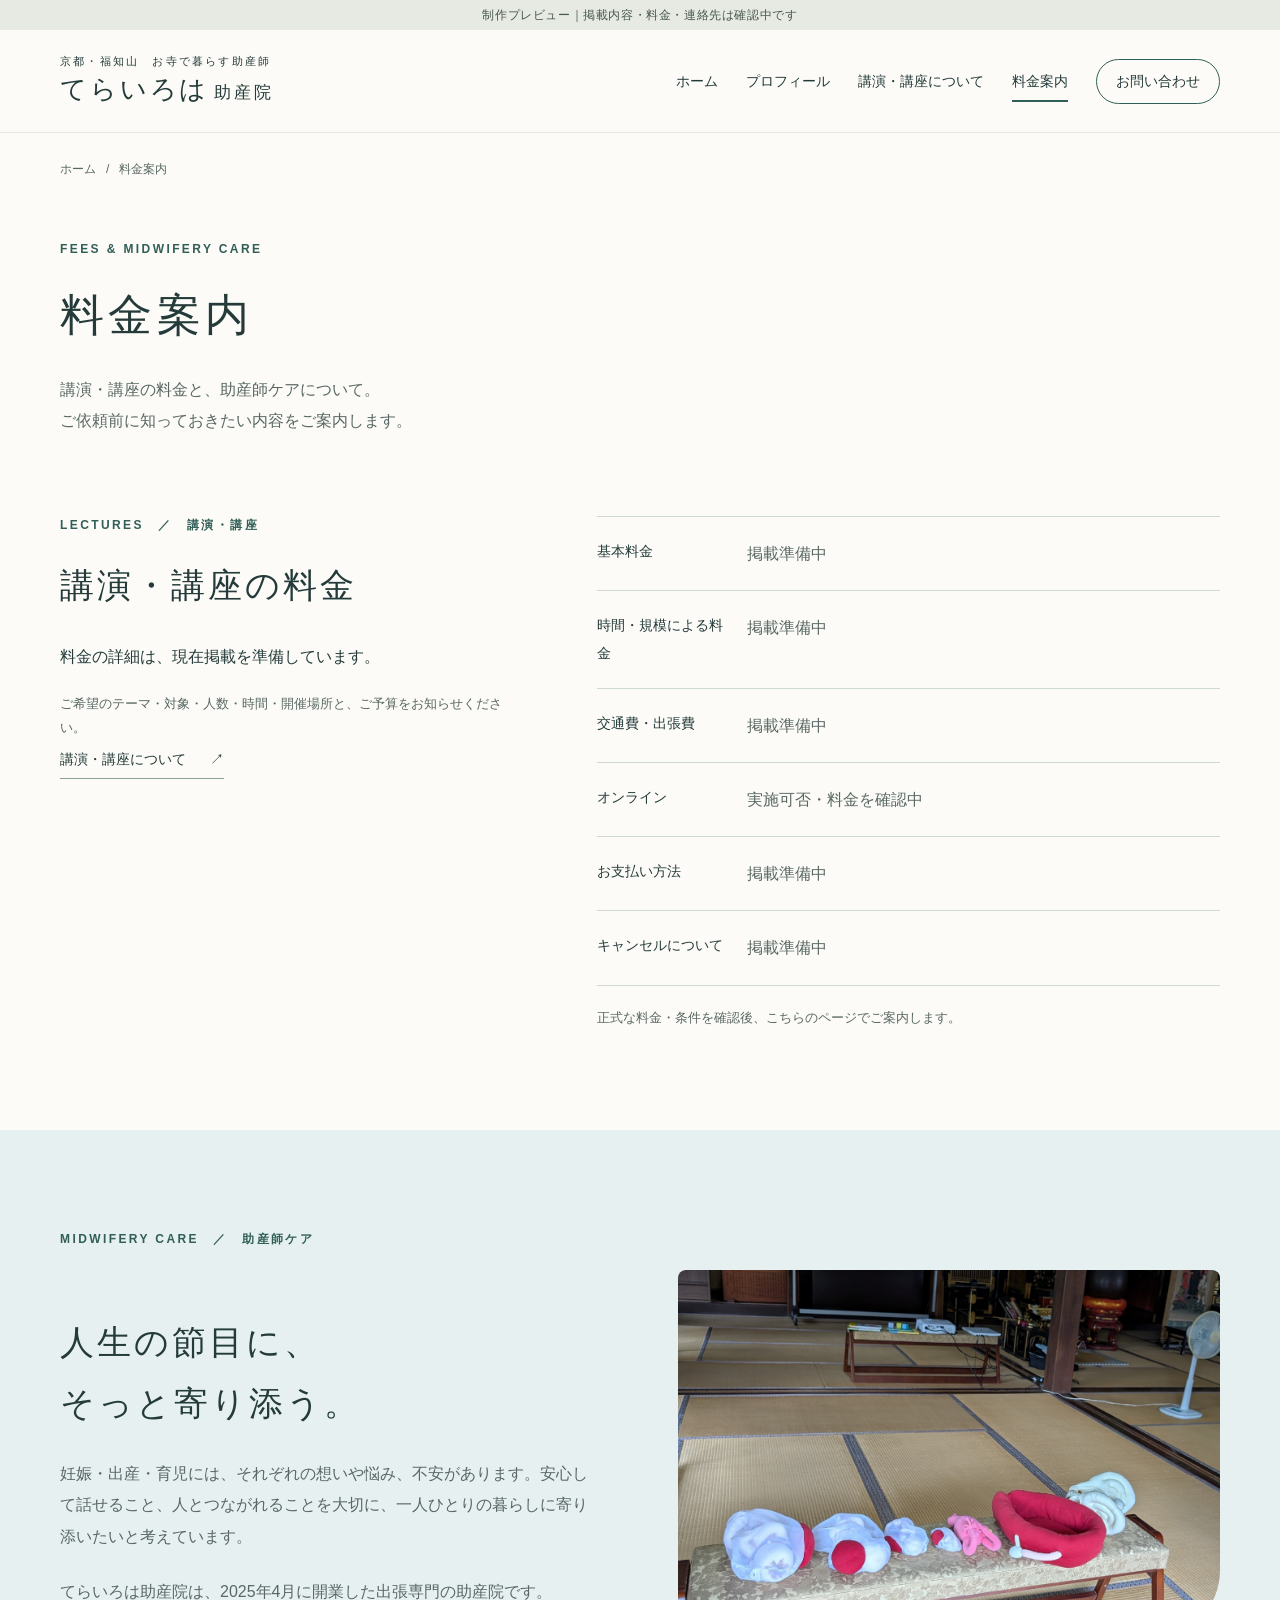
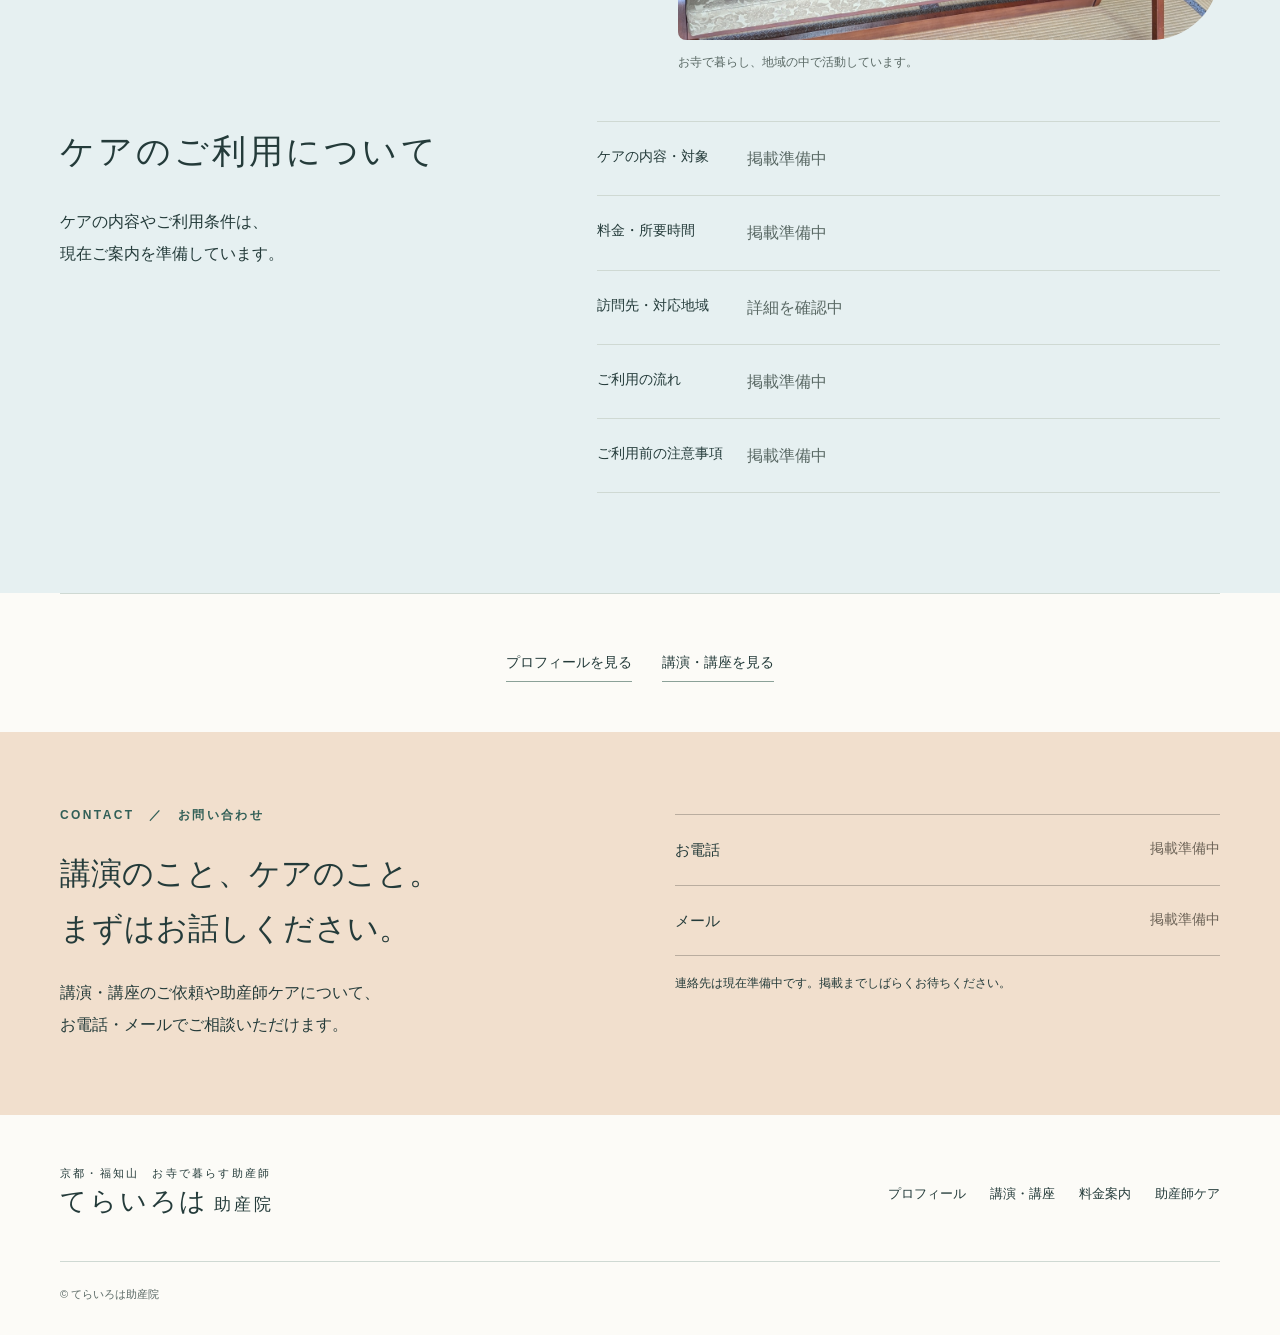
==== fees/index.html @ 24d77dea "feat: publish three-page customer preview" ====
<!doctype html>
<html lang="ja"><head><meta charset="UTF-8"><meta name="viewport" content="width=device-width,initial-scale=1"><meta name="robots" content="noindex,nofollow"><title>料金案内・助産師ケア｜てらいろは助産院・大月美保子</title><meta name="description" content="講演・講座の料金と、てらいろは助産院の助産師ケアについてのご案内です。"><link rel="icon" type="image/svg+xml" href="data:image/svg+xml,%3Csvg xmlns='http://www.w3.org/2000/svg' viewBox='0 0 64 64'%3E%3Crect width='64' height='64' rx='32' fill='%23315f57'/%3E%3Ctext x='32' y='44' text-anchor='middle' font-family='serif' font-size='43' fill='%23fcfbf7'%3Eい%3C/text%3E%3C/svg%3E"><link rel="stylesheet" href="../style.css"><script src="../site.js" defer></script></head><body>
<a class="skip-link" href="#main">本文へ移動</a><div class="draft-strip">制作プレビュー｜掲載内容・料金・連絡先は確認中です</div>
<header class="site-header"><div class="header-inner wrap"><a class="brand" href="../" aria-label="てらいろは助産院 ホーム"><small>京都・福知山　お寺で暮らす助産師</small><strong>てらいろは<span>助産院</span></strong></a><button class="menu-toggle" type="button" aria-label="メニューを開く" aria-expanded="false" aria-controls="main-navigation"><i></i><i></i><span>MENU</span></button><nav class="main-nav" id="main-navigation" aria-label="メインメニュー"><a href="../">ホーム</a><a href="../#profile">プロフィール</a><a href="../lectures/">講演・講座について</a><a href="./" aria-current="page">料金案内</a><a class="nav-contact" href="#contact">お問い合わせ</a></nav></div></header>
<main id="main">
<div class="wrap"><div class="breadcrumb"><a href="../">ホーム</a><span aria-hidden="true">/</span>料金案内</div><header class="page-heading"><span class="eyebrow">FEES &amp; MIDWIFERY CARE</span><h1>料金案内</h1><p>講演・講座の料金と、助産師ケアについて。<br>ご依頼前に知っておきたい内容をご案内します。</p></header></div>
<section class="section rate-section"><div class="split wrap"><div><span class="eyebrow">LECTURES　／　講演・講座</span><h2 class="section-title">講演・講座の料金</h2><p>料金の詳細は、現在掲載を準備しています。</p><p class="note">ご希望のテーマ・対象・人数・時間・開催場所と、ご予算をお知らせください。</p><a class="text-link" href="../lectures/">講演・講座について <span aria-hidden="true">↗</span></a></div><div><dl class="info-list"><div><dt>基本料金</dt><dd>掲載準備中</dd></div><div><dt>時間・規模による料金</dt><dd>掲載準備中</dd></div><div><dt>交通費・出張費</dt><dd>掲載準備中</dd></div><div><dt>オンライン</dt><dd>実施可否・料金を確認中</dd></div><div><dt>お支払い方法</dt><dd>掲載準備中</dd></div><div><dt>キャンセルについて</dt><dd>掲載準備中</dd></div></dl><p class="note">正式な料金・条件を確認後、こちらのページでご案内します。</p></div></div></section>
<section class="section soft-section" id="care"><div class="wrap"><span class="eyebrow">MIDWIFERY CARE　／　助産師ケア</span><div class="feature"><div class="care-copy"><h2 class="section-title">人生の節目に、<br>そっと寄り添う。</h2><p>妊娠・出産・育児には、それぞれの想いや悩み、不安があります。安心して話せること、人とつながれることを大切に、一人ひとりの暮らしに寄り添いたいと考えています。</p><p>てらいろは助産院は、2025年4月に開業した出張専門の助産院です。</p></div><figure><img class="care-photo" src="../assets/teaching-materials.jpg" width="2669" height="3388" alt="お寺の本堂に並べられた、いのちやからだを伝える教材" loading="lazy"><figcaption class="caption">お寺で暮らし、地域の中で活動しています。</figcaption></figure></div><div class="split" style="margin-top:48px"><div><h3 class="section-title">ケアのご利用について</h3><p>ケアの内容やご利用条件は、<br>現在ご案内を準備しています。</p></div><dl class="info-list"><div><dt>ケアの内容・対象</dt><dd>掲載準備中</dd></div><div><dt>料金・所要時間</dt><dd>掲載準備中</dd></div><div><dt>訪問先・対応地域</dt><dd>詳細を確認中</dd></div><div><dt>ご利用の流れ</dt><dd>掲載準備中</dd></div><div><dt>ご利用前の注意事項</dt><dd>掲載準備中</dd></div></dl></div></div></section>
<div class="back-links wrap"><a class="text-link" href="../#profile">プロフィールを見る</a><a class="text-link" href="../lectures/">講演・講座を見る</a></div>
</main><section class="contact-section" id="contact" aria-labelledby="contact-title"><div class="contact-grid wrap"><div><span class="eyebrow">CONTACT　／　お問い合わせ</span><h2 id="contact-title">講演のこと、ケアのこと。<br>まずはお話しください。</h2><p>講演・講座のご依頼や助産師ケアについて、<br>お電話・メールでご相談いただけます。</p></div><div><div class="contact-lines"><div class="contact-line"><span>お電話</span><span>掲載準備中</span></div><div class="contact-line"><span>メール</span><span>掲載準備中</span></div></div><p class="contact-note">連絡先は現在準備中です。掲載までしばらくお待ちください。</p></div></div></section>
<footer class="site-footer wrap"><div class="footer-top"><a class="brand" href="../"><small>京都・福知山　お寺で暮らす助産師</small><strong>てらいろは<span>助産院</span></strong></a><nav class="footer-links" aria-label="フッターメニュー"><a href="../#profile">プロフィール</a><a href="../lectures/">講演・講座</a><a href="./">料金案内</a><a href="./#care">助産師ケア</a></nav></div><p class="copyright">© てらいろは助産院</p></footer></body></html>
---- style.css ----
@charset "UTF-8";
:root{--paper:#fcfbf7;--white:#fff;--ink:#243b3a;--muted:#596864;--blue:#e6f0f1;--green:#315f57;--peach:#f1dfcd;--line:#cfd9d3;--serif:"Hiragino Mincho ProN","Yu Mincho",serif;--sans:"Hiragino Kaku Gothic ProN","Yu Gothic",Meiryo,sans-serif}
*{box-sizing:border-box}html{scroll-behavior:smooth;scroll-padding-top:122px}body{margin:0;background:var(--paper);color:var(--ink);font-family:var(--sans);font-size:16px;line-height:1.95;-webkit-font-smoothing:antialiased}h1,h2,h3,p,figure{margin:0}h1,h2,h3{font-weight:500}img{display:block;max-width:100%;height:auto}a{color:inherit;text-decoration:none}button{font:inherit}a,button{touch-action:manipulation}a:focus-visible,button:focus-visible,summary:focus-visible{outline:3px solid #ac541d;outline-offset:6px}a:hover{color:var(--green)}.skip-link{position:fixed;top:-70px;left:15px;z-index:100;background:white;padding:8px 20px}.skip-link:focus{top:12px}.wrap{width:min(1160px,calc(100% - 80px));margin-inline:auto}.draft-strip{padding:5px 16px;text-align:center;font-size:12px;line-height:1.7;letter-spacing:.05em;background:#e6eae2;color:#48584b}.site-header{position:sticky;top:0;z-index:20;background:rgba(252,251,247,.97);border-bottom:1px solid rgba(49,95,87,.12)}.header-inner{min-height:102px;display:flex;align-items:center;justify-content:space-between;gap:28px}.brand{display:flex;flex-direction:column;line-height:1.55;flex-shrink:0}.brand small{font-size:11px;letter-spacing:.2em}.brand strong{font-family:var(--serif);font-weight:500;font-size:26px;letter-spacing:.11em}.brand strong span{font-size:17px;margin-left:5px}.main-nav{display:flex;align-items:center;gap:28px;font-size:14px;line-height:1.6}.main-nav a{padding:12px 0;position:relative;white-space:nowrap}.main-nav a[aria-current=page]:after{content:"";display:block;height:2px;background:var(--green);position:absolute;bottom:3px;left:0;right:0}.main-nav .nav-contact{border:1px solid var(--green);padding:10px 19px;border-radius:30px}.menu-toggle{display:none}.eyebrow{display:block;font-size:12px;letter-spacing:.2em;color:var(--green);font-weight:600;line-height:1.6;margin-bottom:20px}.hero{padding:44px 0 48px}.hero-grid{display:grid;grid-template-columns:1.04fr 1fr;align-items:center;gap:34px}.hero-copy{padding:36px 0}.hero-kicker{font-size:14px;letter-spacing:.09em;margin-bottom:25px;display:flex;align-items:center;gap:12px}.hero-kicker:before{content:"";width:30px;height:1px;background:var(--green)}.hero h1{font-family:var(--serif);font-size:clamp(34px,3.4vw,48px);line-height:1.8;letter-spacing:.12em;margin-bottom:28px}.hero h1 span{display:block;white-space:nowrap}.hero-copy>p{line-height:2.1;color:var(--muted);font-size:16px;max-width:480px}.hero-actions{margin-top:32px;display:flex;align-items:center;gap:26px;flex-wrap:wrap}.button{display:inline-flex;align-items:center;justify-content:space-between;gap:30px;background:var(--green);color:white!important;border:1px solid var(--green);border-radius:40px;padding:14px 26px;font-size:14px;min-height:52px;transition:background .18s,transform .18s}.button:hover{background:#254b45;transform:translateY(-2px)}.text-link{font-size:14px;border-bottom:1px solid #8ba198;padding:5px 0;display:inline-block}.text-link span{margin-left:20px}.hero-visual{position:relative;padding:0 0 16px 20px}.hero-visual:before{content:"";position:absolute;inset:55px -18px 0 48px;background:var(--blue);border-radius:48% 48% 20px 20px;z-index:-1}.hero-visual img{height:540px;width:100%;object-fit:cover;object-position:75% 100%;border-radius:46% 46% 8px 8px}.photo-note{position:absolute;bottom:30px;left:-10px;background:var(--paper);padding:16px 23px;box-shadow:0 3px 20px #20332b08;font-size:13px;letter-spacing:.08em;line-height:1.8}.photo-note strong{display:block;font-family:var(--serif);font-size:23px;letter-spacing:.16em;font-weight:500}.hero-bottom{font-size:12px;letter-spacing:.15em;color:var(--muted);margin-top:26px}.quick-links{display:grid;grid-template-columns:repeat(3,1fr);border-top:1px solid var(--line);border-bottom:1px solid var(--line);margin-top:18px}.quick-link{position:relative;padding:26px 32px 26px 0;display:flex;align-items:center;gap:18px}.quick-link+.quick-link{border-left:1px solid var(--line);padding-left:32px}.quick-link .number{font-family:Georgia,serif;font-size:14px;color:#687d72}.quick-link strong{display:block;font-weight:500;font-size:17px}.quick-link small{font-size:12px;color:var(--muted);display:block}.quick-link .arrow{margin-left:auto;font-size:22px;font-weight:300}.section{padding:100px 0}.section-title{font-family:var(--serif);font-size:34px;line-height:1.8;letter-spacing:.09em}.intro{text-align:center;padding:98px 0 94px}.intro h2{margin-bottom:27px}.intro p{max-width:650px;margin:0 auto;color:var(--muted);line-height:2.2}.intro p+p{margin-top:18px}.profile-section{background:var(--blue);border-radius:100px 0 0 0}.profile-grid{display:grid;grid-template-columns:.85fr 1.15fr;gap:76px;align-items:start}.profile-image{position:sticky;top:140px}.profile-image img{width:100%;height:470px;object-fit:cover;object-position:42% 13%;border-radius:8px 8px 90px 8px}.caption{font-size:12px;line-height:1.8;color:var(--muted);margin-top:12px}.profile-name{font-family:var(--serif);font-size:34px;letter-spacing:.13em;margin-bottom:6px}.role{font-size:14px;margin-bottom:27px}.profile-copy p{margin:20px 0;line-height:2.1}.quote{font-family:var(--serif);font-size:23px;line-height:1.9;letter-spacing:.06em}.timeline{margin:30px 0 0;padding:0;list-style:none}.timeline li{display:grid;grid-template-columns:70px 1fr;gap:18px;padding:15px 0;border-top:1px solid #bacdcb;font-size:14px;line-height:1.85}.timeline time{font-family:Georgia,serif;font-size:18px;color:var(--green)}.profile-details{margin-top:20px;border-top:1px solid #bacdcb;border-bottom:1px solid #bacdcb}.profile-details summary{cursor:pointer;padding:15px 0;font-size:14px}.profile-details p{font-size:14px}.feature{display:grid;grid-template-columns:1fr 1fr;gap:76px;align-items:center}.feature-photo img{width:100%;aspect-ratio:1.25;object-fit:cover;border-radius:8px 80px 8px 8px}.feature-copy p{margin:26px 0;color:var(--muted)}.feature-copy .button{margin-top:10px}.pill-row{display:flex;flex-wrap:wrap;gap:8px;margin-top:22px}.pill{font-size:13px;line-height:1.6;padding:7px 15px;border:1px solid #b6c9c1;border-radius:22px}.contact-section{padding:74px 0;background:var(--peach)}.contact-grid{display:grid;grid-template-columns:1fr 1fr;gap:70px;align-items:start}.contact-grid h2{font-family:var(--serif);font-size:31px;line-height:1.8;margin-bottom:20px}.contact-grid p{font-size:14px;line-height:2}.contact-lines{border-top:1px solid #baad9f;margin-top:8px}.contact-line{padding:20px 0;border-bottom:1px solid #baad9f;display:flex;justify-content:space-between;gap:20px;font-size:15px}.contact-line span:last-child{color:#6c6357;font-size:14px}.contact-note{margin-top:15px;font-size:12px!important}.site-footer{padding:50px 0 30px}.footer-top{display:flex;justify-content:space-between;align-items:center;gap:30px}.footer-links{display:flex;flex-wrap:wrap;gap:24px;font-size:13px}.copyright{font-size:11px;color:var(--muted);margin-top:38px;border-top:1px solid var(--line);padding-top:22px}.breadcrumb{font-size:12px;color:var(--muted);padding:25px 0 0}.breadcrumb span{margin:0 10px}.page-heading{padding:58px 0 62px}.page-heading h1{font-family:var(--serif);font-size:44px;line-height:1.7;letter-spacing:.1em;margin:12px 0 20px}.page-heading p{color:var(--muted);max-width:700px}.wide-photo{height:420px;width:100%;object-fit:cover;object-position:center 40%;border-radius:8px 80px 8px 8px}.content-heading{display:flex;gap:28px;justify-content:space-between;align-items:start;margin-bottom:38px}.content-heading p{max-width:540px;color:var(--muted)}.theme-grid{display:grid;grid-template-columns:repeat(3,1fr);gap:26px}.theme-card{border-top:1px solid var(--green);padding:26px 0}.theme-card .number{font:italic 32px Georgia,serif;color:#789183;margin-bottom:24px}.theme-card h3{font-family:var(--serif);font-size:24px;line-height:1.8;margin-bottom:18px}.theme-card p{font-size:15px;color:var(--muted)}.soft-section{background:var(--blue)}.split{display:grid;grid-template-columns:.85fr 1.15fr;gap:76px;align-items:start}.split .section-title{margin-bottom:24px}.info-list{margin:0}.info-list>div{display:grid;grid-template-columns:130px 1fr;gap:20px;border-top:1px solid var(--line);padding:21px 0}.info-list>div:last-child{border-bottom:1px solid var(--line)}.info-list dt{font-size:14px;font-weight:500}.info-list dd{margin:0;font-size:15px;color:var(--muted)}.note{font-size:13px;color:var(--muted);line-height:1.9;margin-top:20px}.steps{list-style:none;margin:40px 0 0;padding:0;display:grid;grid-template-columns:repeat(3,1fr);gap:30px}.steps li{padding:26px;border-left:1px solid var(--line)}.steps .step-number{font:24px Georgia,serif;color:var(--green)}.steps h3{font-size:19px;margin:15px 0}.steps p{font-size:14px;color:var(--muted)}.notice{padding:22px 26px;background:#fff;border-left:3px solid var(--green);font-size:14px;margin-top:32px;line-height:1.9}.care-photo{width:100%;height:370px;object-fit:cover;object-position:50% 64%;border-radius:8px 8px 70px 8px}.care-copy>p{margin:24px 0;color:var(--muted)}.rate-section{padding-top:18px}.back-links{display:flex;justify-content:center;gap:30px;padding:50px 0;border-top:1px solid var(--line)}
@media(min-width:1500px){.wrap{width:min(1240px,calc(100% - 120px))}.hero-visual img{height:585px}.hero h1{font-size:50px}}
@media(max-width:1080px){.wrap{width:calc(100% - 48px)}.main-nav{gap:18px;font-size:13px}.main-nav .nav-contact{display:none}.hero h1{font-size:36px}.hero-grid{gap:20px}.hero-visual img{height:500px}.profile-grid,.feature,.split{gap:42px}.contact-grid{gap:40px}.quick-link{gap:12px}.quick-link+.quick-link{padding-left:24px}.quick-link strong{font-size:15px}.footer-links{gap:16px}}
@media(max-width:760px){html{scroll-padding-top:94px}.wrap{width:calc(100% - 40px)}.draft-strip{font-size:11px;padding:5px 12px}.header-inner{min-height:79px;gap:10px}.brand small{font-size:10px}.brand strong{font-size:22px}.brand strong span{font-size:14px}.menu-toggle{display:flex;width:48px;height:48px;align-items:center;justify-content:center;flex-direction:column;gap:5px;border:0;background:none;color:var(--ink);cursor:pointer}.menu-toggle i{display:block;width:23px;height:1px;background:currentColor}.menu-toggle span{font-size:10px;line-height:1.2;margin-top:2px}.main-nav{display:none;position:absolute;top:100%;left:0;right:0;background:var(--paper);padding:12px 24px 24px;border-bottom:1px solid var(--line);box-shadow:0 12px 20px #243b3a10}.main-nav.is-open{display:flex;flex-direction:column;align-items:stretch;gap:0}.main-nav a{padding:15px 4px;font-size:16px;border-bottom:1px solid var(--line)}.main-nav a[aria-current=page]:after{display:none}.main-nav a[aria-current=page]{font-weight:600}.main-nav .nav-contact{display:block;margin-top:15px;text-align:center}.hero{padding:26px 0 0}.hero-grid{grid-template-columns:1fr;gap:23px}.hero-copy{padding:10px 0 0}.hero-kicker{font-size:12px;margin-bottom:17px}.hero h1{font-size:clamp(28px,7.4vw,44px);line-height:1.85;letter-spacing:.07em;margin-bottom:17px}.hero-copy>p{font-size:14px;line-height:2}.hero-actions{margin-top:22px;gap:22px}.button{font-size:14px;gap:22px;padding:13px 22px}.text-link{font-size:13px}.hero-visual{padding:0 10px 18px 20px;max-width:540px;width:100%;margin:auto}.hero-visual img{height:420px;object-position:75% 100%;border-radius:46% 46% 7px 7px}.hero-visual:before{inset:42px 0 0 42px}.photo-note{bottom:27px;left:0;font-size:11px;padding:11px 17px}.photo-note strong{font-size:21px}.hero-bottom{font-size:10px;margin:18px 0 27px}.quick-links{grid-template-columns:1fr;margin-top:0}.quick-link,.quick-link+.quick-link{padding:19px 4px;border-left:0;gap:17px}.quick-link+.quick-link{border-top:1px solid var(--line)}.quick-link strong{font-size:16px}.quick-link small{font-size:12px}.section{padding:65px 0}.section-title{font-size:27px;line-height:1.85;letter-spacing:.06em}.eyebrow{font-size:11px;margin-bottom:14px}.intro{padding:69px 0}.intro h2{margin-bottom:23px}.intro p{text-align:left;font-size:15px;line-height:2.15}.profile-section{border-radius:55px 0 0 0}.profile-grid,.feature,.split,.contact-grid{grid-template-columns:1fr;gap:32px}.profile-image{position:static}.profile-image img{height:330px;object-position:center 10%;border-radius:7px 7px 60px 7px}.profile-name{font-size:30px}.role{font-size:13px;margin-bottom:23px}.quote{font-size:22px}.profile-copy p{font-size:15px}.timeline{margin-top:25px}.timeline li{grid-template-columns:61px 1fr;gap:16px}.feature-photo img{aspect-ratio:1.3;border-radius:7px 60px 7px 7px}.feature-copy p{font-size:15px;margin:20px 0}.contact-section{padding:52px 0}.contact-grid{gap:28px}.contact-grid h2{font-size:27px;margin-bottom:15px}.site-footer{padding:38px 0 24px}.footer-top{flex-direction:column;align-items:start;gap:27px}.footer-links{gap:14px 22px}.copyright{margin-top:28px}.breadcrumb{font-size:11px;padding-top:20px}.page-heading{padding:35px 0 37px}.page-heading h1{font-size:30px;letter-spacing:.05em;margin-bottom:17px}.page-heading p{font-size:15px}.wide-photo{height:260px;border-radius:7px 55px 7px 7px;object-position:53% 48%}.content-heading{display:block;margin-bottom:24px}.content-heading p{font-size:15px;margin-top:22px}.theme-grid{grid-template-columns:1fr;gap:10px}.theme-card{padding:23px 0}.theme-card .number{font-size:26px;margin-bottom:12px}.theme-card h3{font-size:23px;margin-bottom:12px}.info-list>div{grid-template-columns:100px 1fr;gap:14px;padding:17px 0}.info-list dt,.info-list dd{font-size:14px}.steps{grid-template-columns:1fr;gap:16px;margin-top:25px}.steps li{padding:5px 0 5px 24px}.steps h3{font-size:18px;margin:7px 0}.notice{padding:18px 20px;font-size:13px}.care-photo{height:310px}.back-links{padding:30px 0;gap:22px}.rate-section{padding-top:7px}}
@media(max-width:360px){.wrap{width:calc(100% - 32px)}.hero h1{font-size:27px}.hero-actions{gap:16px}.hero-visual img{height:365px}.brand strong{font-size:20px}.contact-line{flex-wrap:wrap;gap:5px}.info-list>div{grid-template-columns:90px 1fr}}
@media(prefers-reduced-motion:reduce){html{scroll-behavior:auto}*{transition:none!important}}

/* Body copy stays readable on every screen. */
.hero-copy>p,.intro p,.profile-copy p,.feature-copy p,.page-heading p,.content-heading p,.theme-card p,.steps p,.care-copy>p,.contact-grid p{font-size:16px}
.info-list dd{font-size:16px}
.contact-grid .contact-note{font-size:12px}
.profile-copy .profile-details p{font-size:16px}
@media(max-width:760px){.hero-actions{gap:16px}.hero-actions .text-link{font-size:12px}.hero-actions .button{padding-inline:20px}}

@media(max-width:760px){.section-title{font-size:clamp(23px,6.9vw,27px)}.page-heading h1{font-size:clamp(24px,7.5vw,30px)}}

.hero-visual img{object-position:70% 72%}
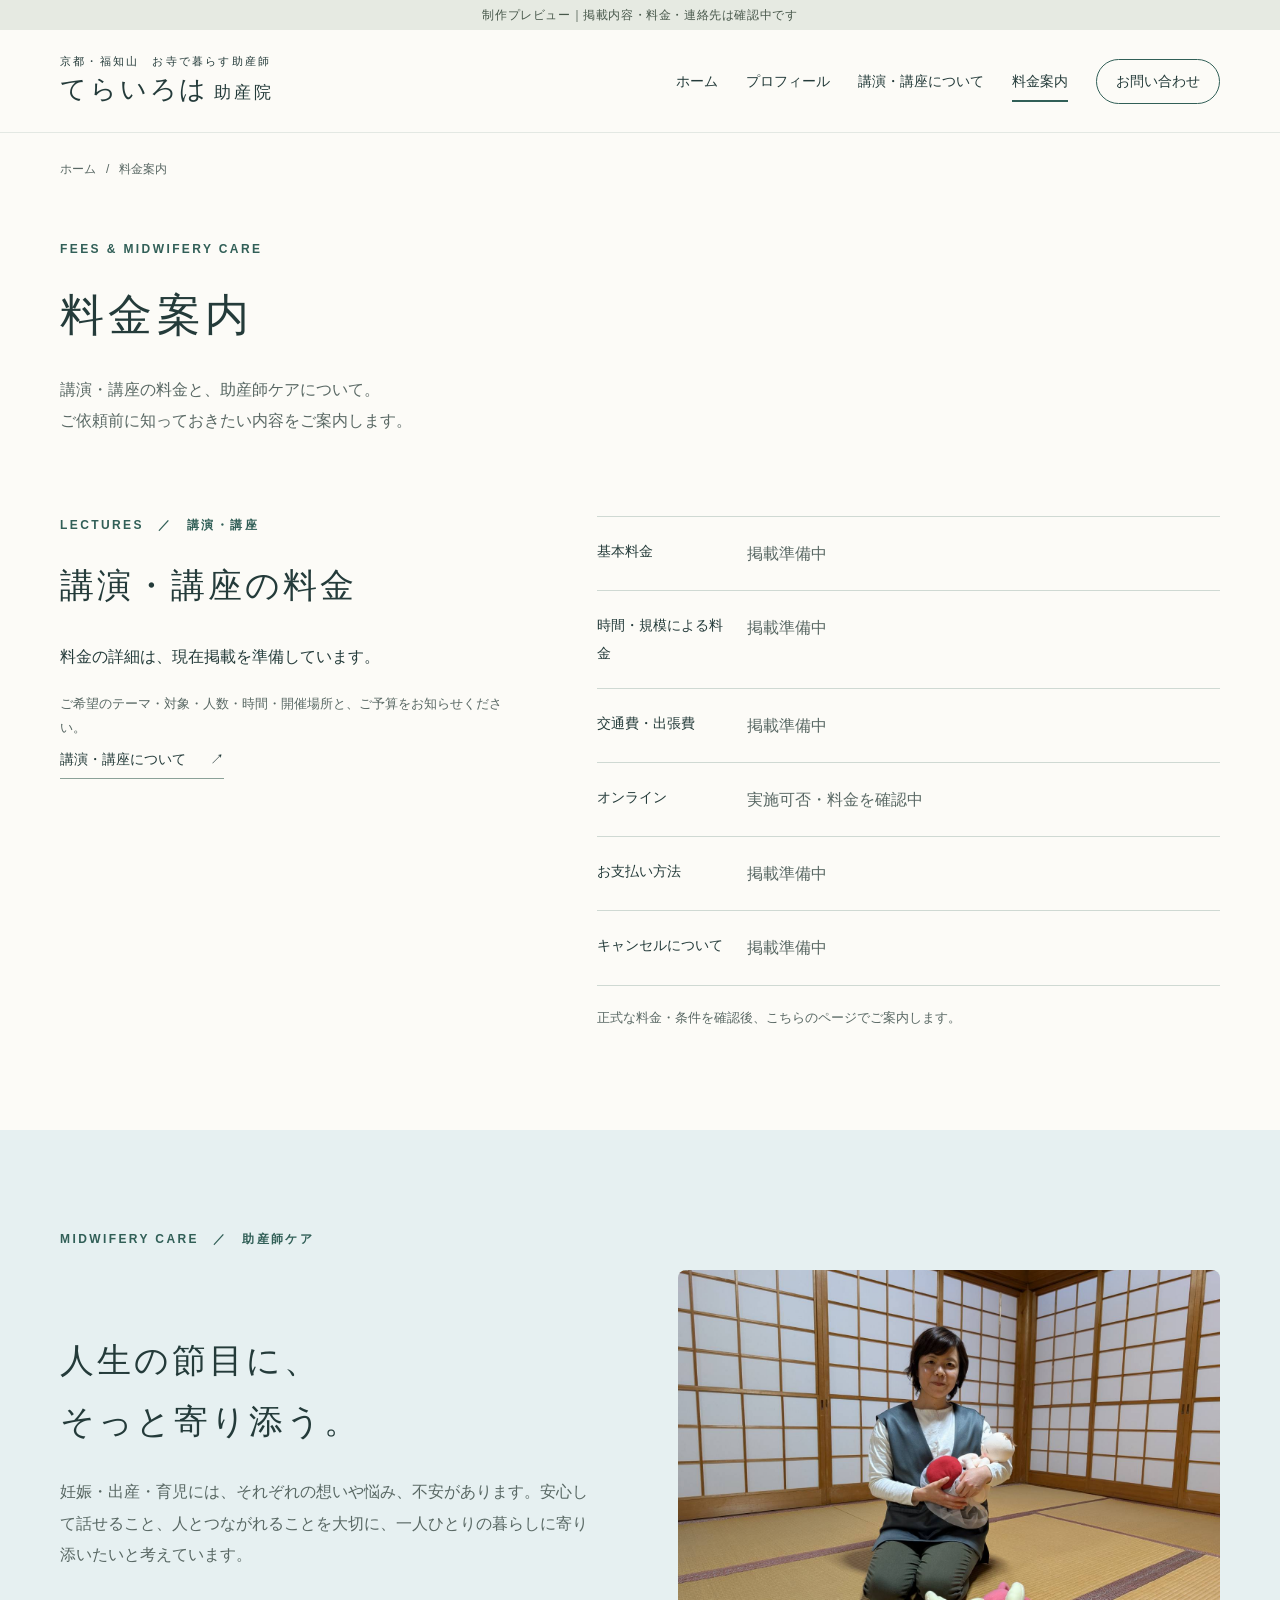
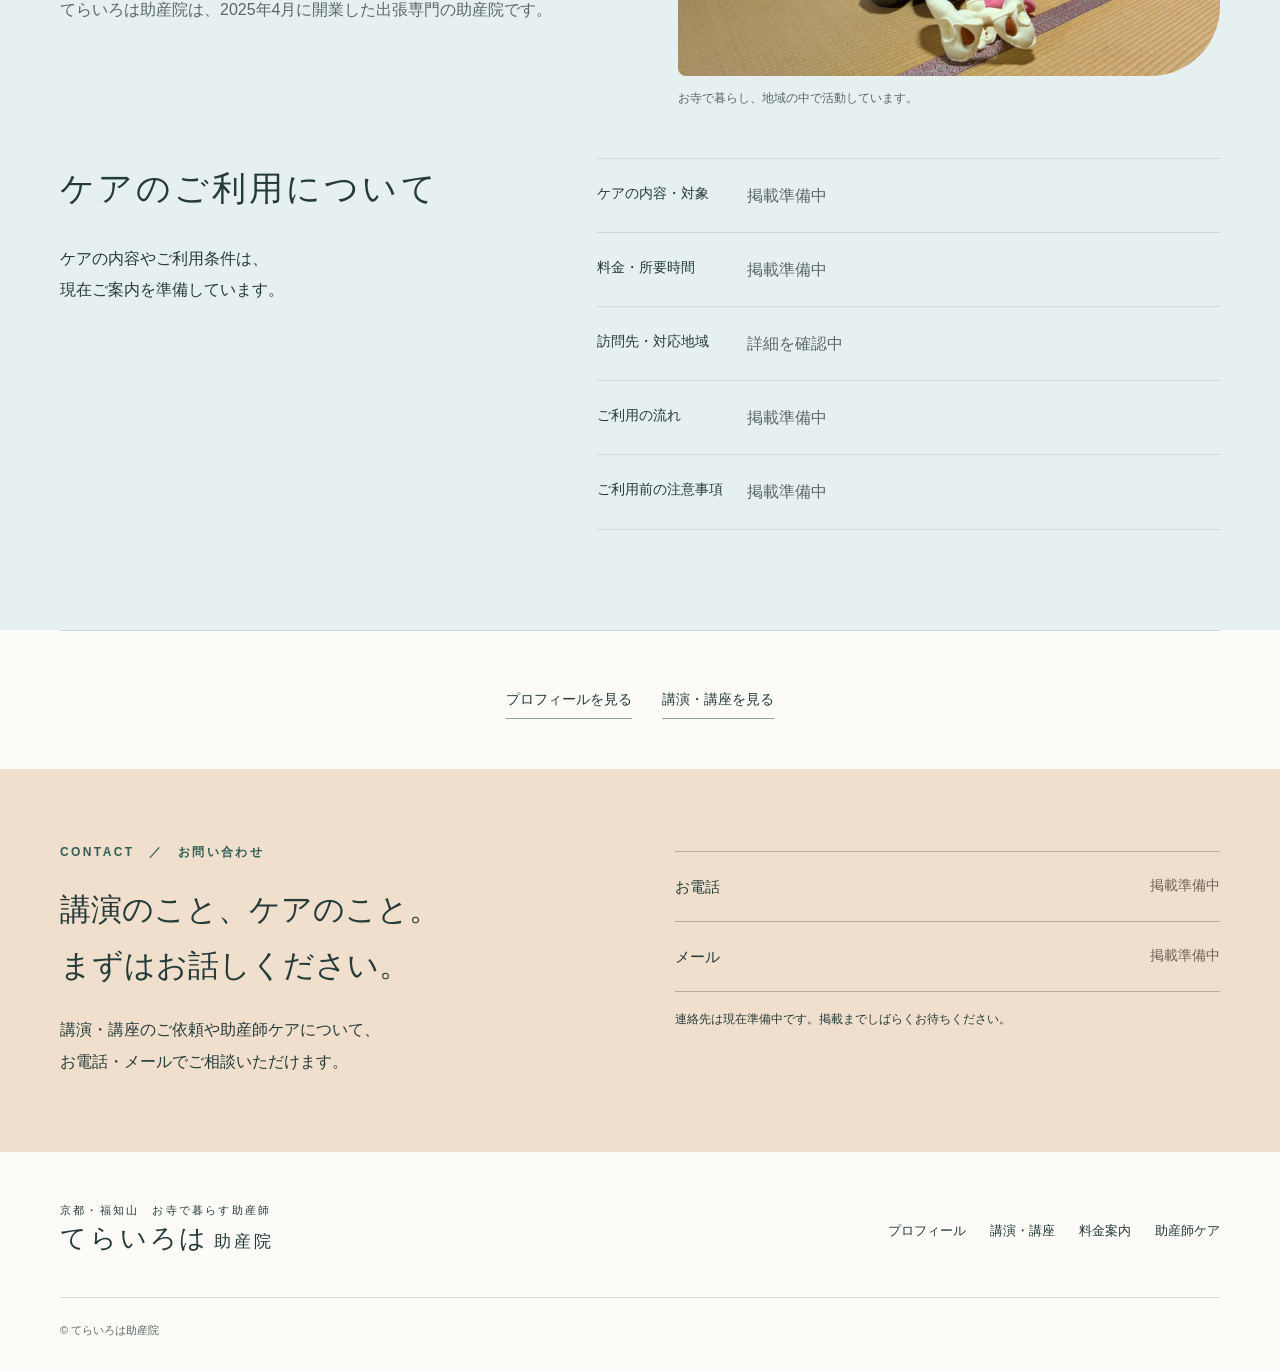
==== commit 01cd056d: "feat: apply client feedback and refresh activity photos" ====
--- a/fees/index.html
+++ b/fees/index.html
@@ -1,11 +1,11 @@
 <!doctype html>
-<html lang="ja"><head><meta charset="UTF-8"><meta name="viewport" content="width=device-width,initial-scale=1"><meta name="robots" content="noindex,nofollow"><title>料金案内・助産師ケア｜てらいろは助産院・大月美保子</title><meta name="description" content="講演・講座の料金と、てらいろは助産院の助産師ケアについてのご案内です。"><link rel="icon" type="image/svg+xml" href="data:image/svg+xml,%3Csvg xmlns='http://www.w3.org/2000/svg' viewBox='0 0 64 64'%3E%3Crect width='64' height='64' rx='32' fill='%23315f57'/%3E%3Ctext x='32' y='44' text-anchor='middle' font-family='serif' font-size='43' fill='%23fcfbf7'%3Eい%3C/text%3E%3C/svg%3E"><link rel="stylesheet" href="../style.css"><script src="../site.js" defer></script></head><body>
+<html lang="ja"><head><meta charset="UTF-8"><meta name="viewport" content="width=device-width,initial-scale=1"><meta name="robots" content="noindex,nofollow"><title>料金案内・助産師ケア｜てらいろは助産院・大月美保子</title><meta name="description" content="講演・講座の料金と、てらいろは助産院の助産師ケアについてのご案内です。"><link rel="icon" type="image/svg+xml" href="data:image/svg+xml,%3Csvg xmlns='http://www.w3.org/2000/svg' viewBox='0 0 64 64'%3E%3Crect width='64' height='64' rx='32' fill='%23315f57'/%3E%3Ctext x='32' y='44' text-anchor='middle' font-family='serif' font-size='43' fill='%23fcfbf7'%3Eい%3C/text%3E%3C/svg%3E"><link rel="stylesheet" href="../style.css?v=20260928"><script src="../site.js" defer></script></head><body>
 <a class="skip-link" href="#main">本文へ移動</a><div class="draft-strip">制作プレビュー｜掲載内容・料金・連絡先は確認中です</div>
 <header class="site-header"><div class="header-inner wrap"><a class="brand" href="../" aria-label="てらいろは助産院 ホーム"><small>京都・福知山　お寺で暮らす助産師</small><strong>てらいろは<span>助産院</span></strong></a><button class="menu-toggle" type="button" aria-label="メニューを開く" aria-expanded="false" aria-controls="main-navigation"><i></i><i></i><span>MENU</span></button><nav class="main-nav" id="main-navigation" aria-label="メインメニュー"><a href="../">ホーム</a><a href="../#profile">プロフィール</a><a href="../lectures/">講演・講座について</a><a href="./" aria-current="page">料金案内</a><a class="nav-contact" href="#contact">お問い合わせ</a></nav></div></header>
 <main id="main">
 <div class="wrap"><div class="breadcrumb"><a href="../">ホーム</a><span aria-hidden="true">/</span>料金案内</div><header class="page-heading"><span class="eyebrow">FEES &amp; MIDWIFERY CARE</span><h1>料金案内</h1><p>講演・講座の料金と、助産師ケアについて。<br>ご依頼前に知っておきたい内容をご案内します。</p></header></div>
 <section class="section rate-section"><div class="split wrap"><div><span class="eyebrow">LECTURES　／　講演・講座</span><h2 class="section-title">講演・講座の料金</h2><p>料金の詳細は、現在掲載を準備しています。</p><p class="note">ご希望のテーマ・対象・人数・時間・開催場所と、ご予算をお知らせください。</p><a class="text-link" href="../lectures/">講演・講座について <span aria-hidden="true">↗</span></a></div><div><dl class="info-list"><div><dt>基本料金</dt><dd>掲載準備中</dd></div><div><dt>時間・規模による料金</dt><dd>掲載準備中</dd></div><div><dt>交通費・出張費</dt><dd>掲載準備中</dd></div><div><dt>オンライン</dt><dd>実施可否・料金を確認中</dd></div><div><dt>お支払い方法</dt><dd>掲載準備中</dd></div><div><dt>キャンセルについて</dt><dd>掲載準備中</dd></div></dl><p class="note">正式な料金・条件を確認後、こちらのページでご案内します。</p></div></div></section>
-<section class="section soft-section" id="care"><div class="wrap"><span class="eyebrow">MIDWIFERY CARE　／　助産師ケア</span><div class="feature"><div class="care-copy"><h2 class="section-title">人生の節目に、<br>そっと寄り添う。</h2><p>妊娠・出産・育児には、それぞれの想いや悩み、不安があります。安心して話せること、人とつながれることを大切に、一人ひとりの暮らしに寄り添いたいと考えています。</p><p>てらいろは助産院は、2025年4月に開業した出張専門の助産院です。</p></div><figure><img class="care-photo" src="../assets/teaching-materials.jpg" width="2669" height="3388" alt="お寺の本堂に並べられた、いのちやからだを伝える教材" loading="lazy"><figcaption class="caption">お寺で暮らし、地域の中で活動しています。</figcaption></figure></div><div class="split" style="margin-top:48px"><div><h3 class="section-title">ケアのご利用について</h3><p>ケアの内容やご利用条件は、<br>現在ご案内を準備しています。</p></div><dl class="info-list"><div><dt>ケアの内容・対象</dt><dd>掲載準備中</dd></div><div><dt>料金・所要時間</dt><dd>掲載準備中</dd></div><div><dt>訪問先・対応地域</dt><dd>詳細を確認中</dd></div><div><dt>ご利用の流れ</dt><dd>掲載準備中</dd></div><div><dt>ご利用前の注意事項</dt><dd>掲載準備中</dd></div></dl></div></div></section>
+<section class="section soft-section" id="care"><div class="wrap"><span class="eyebrow">MIDWIFERY CARE　／　助産師ケア</span><div class="feature"><div class="care-copy"><h2 class="section-title">人生の節目に、<br>そっと寄り添う。</h2><p>妊娠・出産・育児には、それぞれの想いや悩み、不安があります。安心して話せること、人とつながれることを大切に、一人ひとりの暮らしに寄り添いたいと考えています。</p><p>てらいろは助産院は、2025年4月に開業した出張専門の助産院です。</p></div><figure><img class="care-photo" src="../assets/midwifery-care.jpg" width="1474" height="1110" alt="和室で赤ちゃんの人形を抱き、からだの教材を用意した大月美保子" loading="lazy"><figcaption class="caption">お寺で暮らし、地域の中で活動しています。</figcaption></figure></div><div class="split" style="margin-top:48px"><div><h3 class="section-title">ケアのご利用について</h3><p>ケアの内容やご利用条件は、<br>現在ご案内を準備しています。</p></div><dl class="info-list"><div><dt>ケアの内容・対象</dt><dd>掲載準備中</dd></div><div><dt>料金・所要時間</dt><dd>掲載準備中</dd></div><div><dt>訪問先・対応地域</dt><dd>詳細を確認中</dd></div><div><dt>ご利用の流れ</dt><dd>掲載準備中</dd></div><div><dt>ご利用前の注意事項</dt><dd>掲載準備中</dd></div></dl></div></div></section>
 <div class="back-links wrap"><a class="text-link" href="../#profile">プロフィールを見る</a><a class="text-link" href="../lectures/">講演・講座を見る</a></div>
 </main><section class="contact-section" id="contact" aria-labelledby="contact-title"><div class="contact-grid wrap"><div><span class="eyebrow">CONTACT　／　お問い合わせ</span><h2 id="contact-title">講演のこと、ケアのこと。<br>まずはお話しください。</h2><p>講演・講座のご依頼や助産師ケアについて、<br>お電話・メールでご相談いただけます。</p></div><div><div class="contact-lines"><div class="contact-line"><span>お電話</span><span>掲載準備中</span></div><div class="contact-line"><span>メール</span><span>掲載準備中</span></div></div><p class="contact-note">連絡先は現在準備中です。掲載までしばらくお待ちください。</p></div></div></section>
 <footer class="site-footer wrap"><div class="footer-top"><a class="brand" href="../"><small>京都・福知山　お寺で暮らす助産師</small><strong>てらいろは<span>助産院</span></strong></a><nav class="footer-links" aria-label="フッターメニュー"><a href="../#profile">プロフィール</a><a href="../lectures/">講演・講座</a><a href="./">料金案内</a><a href="./#care">助産師ケア</a></nav></div><p class="copyright">© てらいろは助産院</p></footer></body></html>
--- a/style.css
+++ b/style.css
@@ -16,4 +16,19 @@
 
 @media(max-width:760px){.section-title{font-size:clamp(23px,6.9vw,27px)}.page-heading h1{font-size:clamp(24px,7.5vw,30px)}}
 
-.hero-visual img{object-position:70% 72%}
+/* Keep the client's longer headline and new photographs readable without clipping. */
+.hero h1{font-size:clamp(27px,3.3vw,46px);letter-spacing:.04em}
+.hero h1 small{font-size:.52em;font-weight:inherit;letter-spacing:0}
+.hero-visual{max-width:440px;margin-inline:auto}
+.hero-visual img{height:auto;aspect-ratio:3/4;object-position:center;border-radius:70px 70px 8px 8px}
+.profile-image img{height:auto;aspect-ratio:4/3;object-position:center;border-radius:8px 8px 55px 8px}
+.profile-activities{padding-left:1.3em;margin:15px 0;font-size:16px;line-height:2}
+.profile-activities li+li{margin-top:8px}
+.care-photo{height:auto;aspect-ratio:4/3;object-position:center}
+.lecture-photo{height:auto;aspect-ratio:16/9;object-position:center 40%}
+.activity-section{padding-top:0}
+.activity-gallery{display:grid;grid-template-columns:repeat(2,minmax(0,1fr));gap:42px 32px;margin-top:35px}
+.activity-gallery img{width:100%;aspect-ratio:4/3;object-fit:cover;object-position:center top;border-radius:8px 40px 8px 8px}
+.activity-gallery figcaption{font-family:var(--serif);font-size:22px;line-height:1.8;margin-top:15px}
+.activity-gallery figcaption span{display:block;font-family:var(--sans);font-size:14px;color:var(--muted);margin-top:4px}
+@media(max-width:760px){.hero h1{font-size:clamp(25px,6.5vw,42px)}.hero-copy>p br{display:none}.hero-visual{max-width:380px}.hero-visual img{border-radius:55px 55px 8px 8px}.activity-gallery{grid-template-columns:1fr;gap:30px;margin-top:25px}.activity-gallery figcaption{font-size:21px}.activity-gallery img{border-radius:7px 35px 7px 7px}}
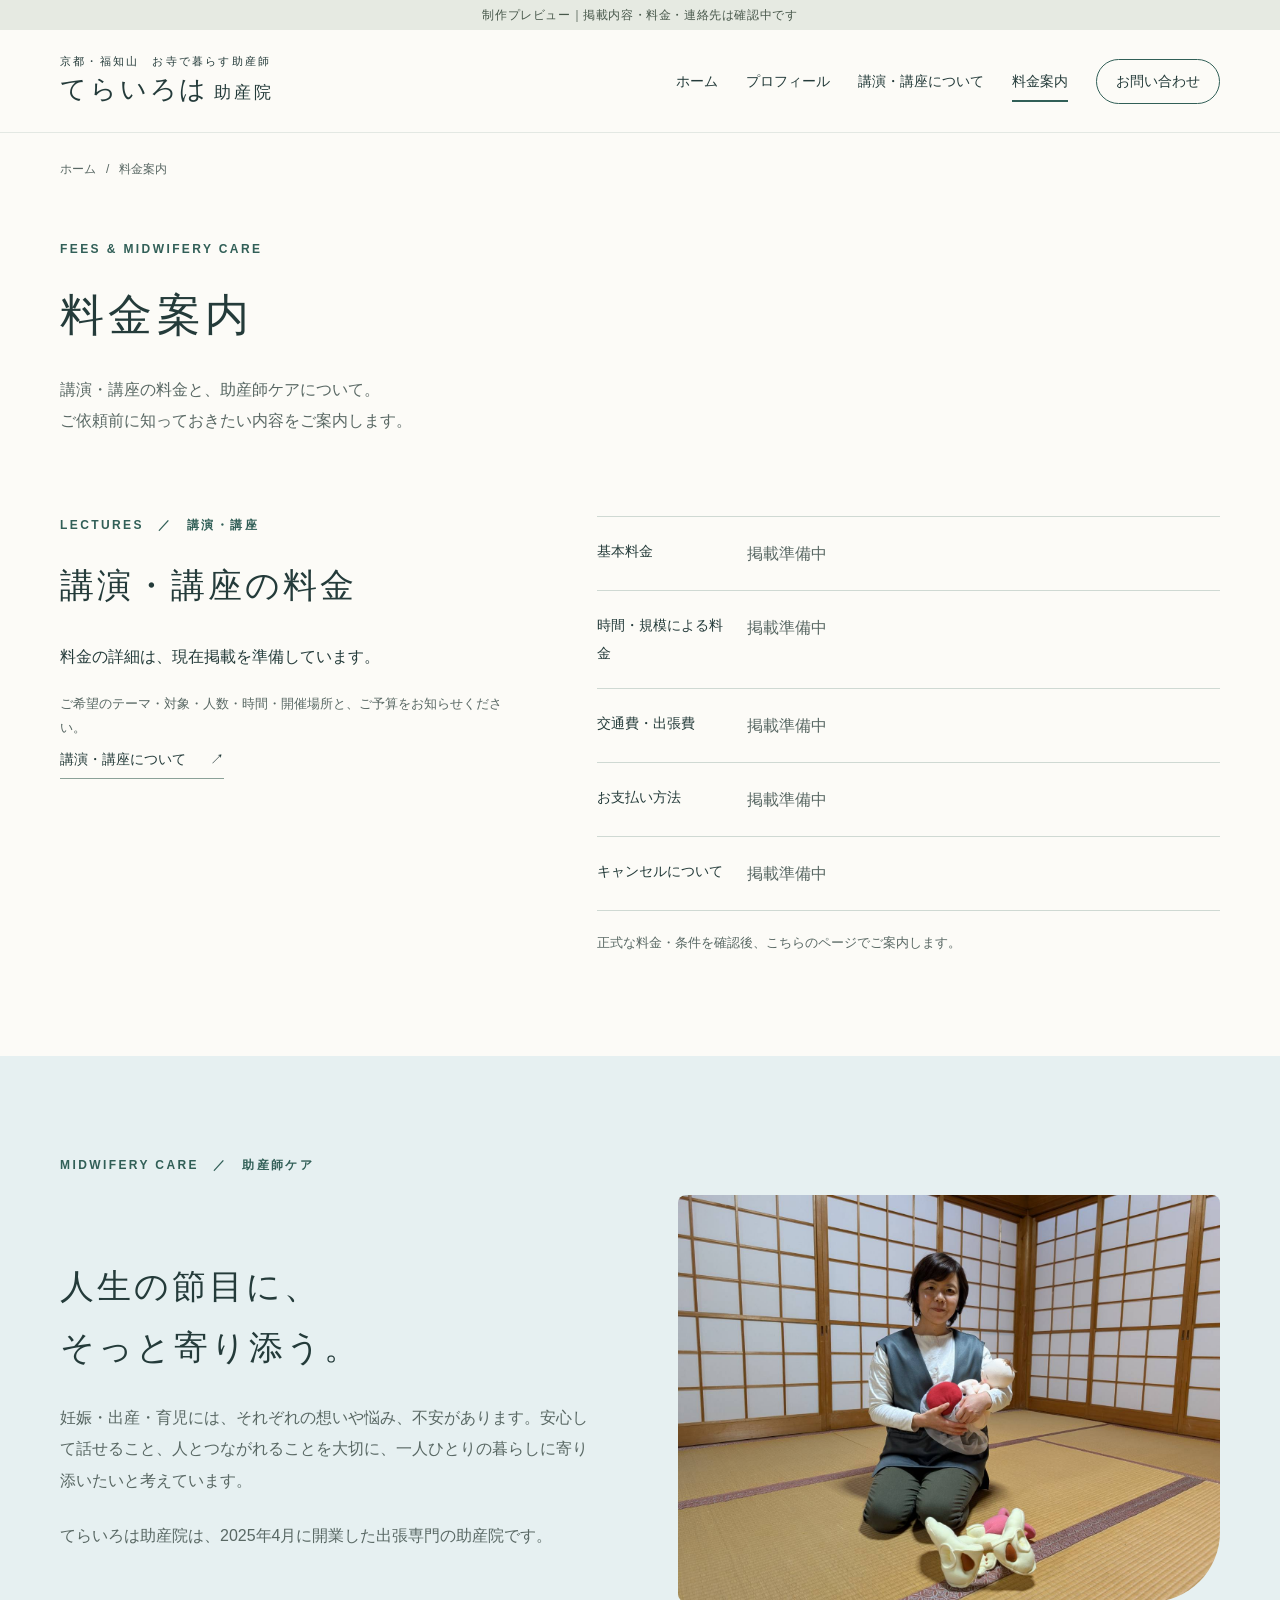
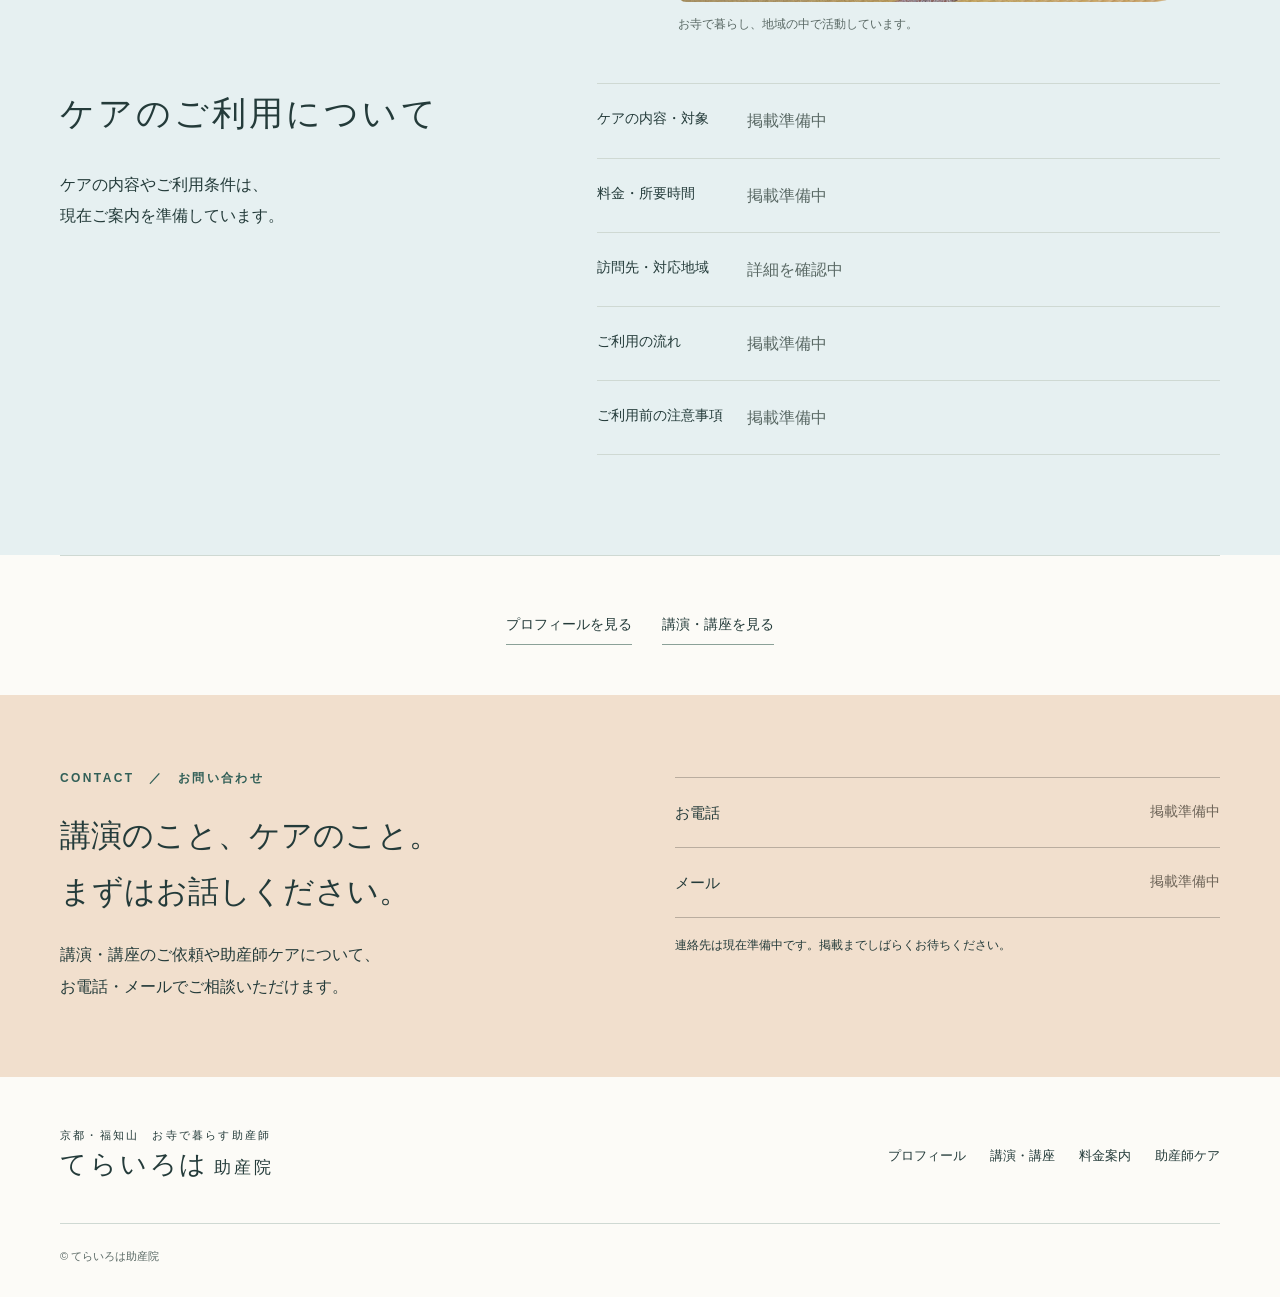
==== commit f86a663f: "fix: remove online lecture availability" ====
--- a/fees/index.html
+++ b/fees/index.html
@@ -1,10 +1,10 @@
 <!doctype html>
-<html lang="ja"><head><meta charset="UTF-8"><meta name="viewport" content="width=device-width,initial-scale=1"><meta name="robots" content="noindex,nofollow"><title>料金案内・助産師ケア｜てらいろは助産院・大月美保子</title><meta name="description" content="講演・講座の料金と、てらいろは助産院の助産師ケアについてのご案内です。"><link rel="icon" type="image/svg+xml" href="data:image/svg+xml,%3Csvg xmlns='http://www.w3.org/2000/svg' viewBox='0 0 64 64'%3E%3Crect width='64' height='64' rx='32' fill='%23315f57'/%3E%3Ctext x='32' y='44' text-anchor='middle' font-family='serif' font-size='43' fill='%23fcfbf7'%3Eい%3C/text%3E%3C/svg%3E"><link rel="stylesheet" href="../style.css?v=20260928"><script src="../site.js" defer></script></head><body>
+<html lang="ja"><head><meta charset="UTF-8"><meta name="viewport" content="width=device-width,initial-scale=1"><meta name="robots" content="noindex,nofollow"><title>料金案内・助産師ケア｜てらいろは助産院・大月美保子</title><meta name="description" content="講演・講座の料金と、てらいろは助産院の助産師ケアについてのご案内です。"><link rel="icon" type="image/svg+xml" href="data:image/svg+xml,%3Csvg xmlns='http://www.w3.org/2000/svg' viewBox='0 0 64 64'%3E%3Crect width='64' height='64' rx='32' fill='%23315f57'/%3E%3Ctext x='32' y='44' text-anchor='middle' font-family='serif' font-size='43' fill='%23fcfbf7'%3Eい%3C/text%3E%3C/svg%3E"><link rel="stylesheet" href="../style.css?v=20260928c"><script src="../site.js" defer></script></head><body>
 <a class="skip-link" href="#main">本文へ移動</a><div class="draft-strip">制作プレビュー｜掲載内容・料金・連絡先は確認中です</div>
 <header class="site-header"><div class="header-inner wrap"><a class="brand" href="../" aria-label="てらいろは助産院 ホーム"><small>京都・福知山　お寺で暮らす助産師</small><strong>てらいろは<span>助産院</span></strong></a><button class="menu-toggle" type="button" aria-label="メニューを開く" aria-expanded="false" aria-controls="main-navigation"><i></i><i></i><span>MENU</span></button><nav class="main-nav" id="main-navigation" aria-label="メインメニュー"><a href="../">ホーム</a><a href="../#profile">プロフィール</a><a href="../lectures/">講演・講座について</a><a href="./" aria-current="page">料金案内</a><a class="nav-contact" href="#contact">お問い合わせ</a></nav></div></header>
 <main id="main">
 <div class="wrap"><div class="breadcrumb"><a href="../">ホーム</a><span aria-hidden="true">/</span>料金案内</div><header class="page-heading"><span class="eyebrow">FEES &amp; MIDWIFERY CARE</span><h1>料金案内</h1><p>講演・講座の料金と、助産師ケアについて。<br>ご依頼前に知っておきたい内容をご案内します。</p></header></div>
-<section class="section rate-section"><div class="split wrap"><div><span class="eyebrow">LECTURES　／　講演・講座</span><h2 class="section-title">講演・講座の料金</h2><p>料金の詳細は、現在掲載を準備しています。</p><p class="note">ご希望のテーマ・対象・人数・時間・開催場所と、ご予算をお知らせください。</p><a class="text-link" href="../lectures/">講演・講座について <span aria-hidden="true">↗</span></a></div><div><dl class="info-list"><div><dt>基本料金</dt><dd>掲載準備中</dd></div><div><dt>時間・規模による料金</dt><dd>掲載準備中</dd></div><div><dt>交通費・出張費</dt><dd>掲載準備中</dd></div><div><dt>オンライン</dt><dd>実施可否・料金を確認中</dd></div><div><dt>お支払い方法</dt><dd>掲載準備中</dd></div><div><dt>キャンセルについて</dt><dd>掲載準備中</dd></div></dl><p class="note">正式な料金・条件を確認後、こちらのページでご案内します。</p></div></div></section>
+<section class="section rate-section"><div class="split wrap"><div><span class="eyebrow">LECTURES　／　講演・講座</span><h2 class="section-title">講演・講座の料金</h2><p>料金の詳細は、現在掲載を準備しています。</p><p class="note">ご希望のテーマ・対象・人数・時間・開催場所と、ご予算をお知らせください。</p><a class="text-link" href="../lectures/">講演・講座について <span aria-hidden="true">↗</span></a></div><div><dl class="info-list"><div><dt>基本料金</dt><dd>掲載準備中</dd></div><div><dt>時間・規模による料金</dt><dd>掲載準備中</dd></div><div><dt>交通費・出張費</dt><dd>掲載準備中</dd></div><div><dt>お支払い方法</dt><dd>掲載準備中</dd></div><div><dt>キャンセルについて</dt><dd>掲載準備中</dd></div></dl><p class="note">正式な料金・条件を確認後、こちらのページでご案内します。</p></div></div></section>
 <section class="section soft-section" id="care"><div class="wrap"><span class="eyebrow">MIDWIFERY CARE　／　助産師ケア</span><div class="feature"><div class="care-copy"><h2 class="section-title">人生の節目に、<br>そっと寄り添う。</h2><p>妊娠・出産・育児には、それぞれの想いや悩み、不安があります。安心して話せること、人とつながれることを大切に、一人ひとりの暮らしに寄り添いたいと考えています。</p><p>てらいろは助産院は、2025年4月に開業した出張専門の助産院です。</p></div><figure><img class="care-photo" src="../assets/midwifery-care.jpg" width="1474" height="1110" alt="和室で赤ちゃんの人形を抱き、からだの教材を用意した大月美保子" loading="lazy"><figcaption class="caption">お寺で暮らし、地域の中で活動しています。</figcaption></figure></div><div class="split" style="margin-top:48px"><div><h3 class="section-title">ケアのご利用について</h3><p>ケアの内容やご利用条件は、<br>現在ご案内を準備しています。</p></div><dl class="info-list"><div><dt>ケアの内容・対象</dt><dd>掲載準備中</dd></div><div><dt>料金・所要時間</dt><dd>掲載準備中</dd></div><div><dt>訪問先・対応地域</dt><dd>詳細を確認中</dd></div><div><dt>ご利用の流れ</dt><dd>掲載準備中</dd></div><div><dt>ご利用前の注意事項</dt><dd>掲載準備中</dd></div></dl></div></div></section>
 <div class="back-links wrap"><a class="text-link" href="../#profile">プロフィールを見る</a><a class="text-link" href="../lectures/">講演・講座を見る</a></div>
 </main><section class="contact-section" id="contact" aria-labelledby="contact-title"><div class="contact-grid wrap"><div><span class="eyebrow">CONTACT　／　お問い合わせ</span><h2 id="contact-title">講演のこと、ケアのこと。<br>まずはお話しください。</h2><p>講演・講座のご依頼や助産師ケアについて、<br>お電話・メールでご相談いただけます。</p></div><div><div class="contact-lines"><div class="contact-line"><span>お電話</span><span>掲載準備中</span></div><div class="contact-line"><span>メール</span><span>掲載準備中</span></div></div><p class="contact-note">連絡先は現在準備中です。掲載までしばらくお待ちください。</p></div></div></section>
--- a/style.css
+++ b/style.css
@@ -21,7 +21,7 @@
 .hero h1 small{font-size:.52em;font-weight:inherit;letter-spacing:0}
 .hero-visual{max-width:440px;margin-inline:auto}
 .hero-visual img{height:auto;aspect-ratio:3/4;object-position:center;border-radius:70px 70px 8px 8px}
-.profile-image img{height:auto;aspect-ratio:4/3;object-position:center;border-radius:8px 8px 55px 8px}
+.profile-image img{height:auto;aspect-ratio:4/3;object-position:center top;border-radius:8px 8px 55px 8px}
 .profile-activities{padding-left:1.3em;margin:15px 0;font-size:16px;line-height:2}
 .profile-activities li+li{margin-top:8px}
 .care-photo{height:auto;aspect-ratio:4/3;object-position:center}
@@ -32,3 +32,9 @@
 .activity-gallery figcaption{font-family:var(--serif);font-size:22px;line-height:1.8;margin-top:15px}
 .activity-gallery figcaption span{display:block;font-family:var(--sans);font-size:14px;color:var(--muted);margin-top:4px}
 @media(max-width:760px){.hero h1{font-size:clamp(25px,6.5vw,42px)}.hero-copy>p br{display:none}.hero-visual{max-width:380px}.hero-visual img{border-radius:55px 55px 8px 8px}.activity-gallery{grid-template-columns:1fr;gap:30px;margin-top:25px}.activity-gallery figcaption{font-size:21px}.activity-gallery img{border-radius:7px 35px 7px 7px}}
+
+/* Preserve the requested title, lead, and body size hierarchy. */
+.lecture-request{--request-title-size:34px}
+.lecture-request .section-title{font-size:var(--request-title-size);margin-bottom:18px}
+.lecture-request-lead{font-family:var(--serif);font-size:calc((var(--request-title-size) + 16px)/2);line-height:1.8;letter-spacing:.06em;margin-bottom:20px}
+@media(max-width:760px){.lecture-request{--request-title-size:clamp(23px,6.9vw,27px)}}
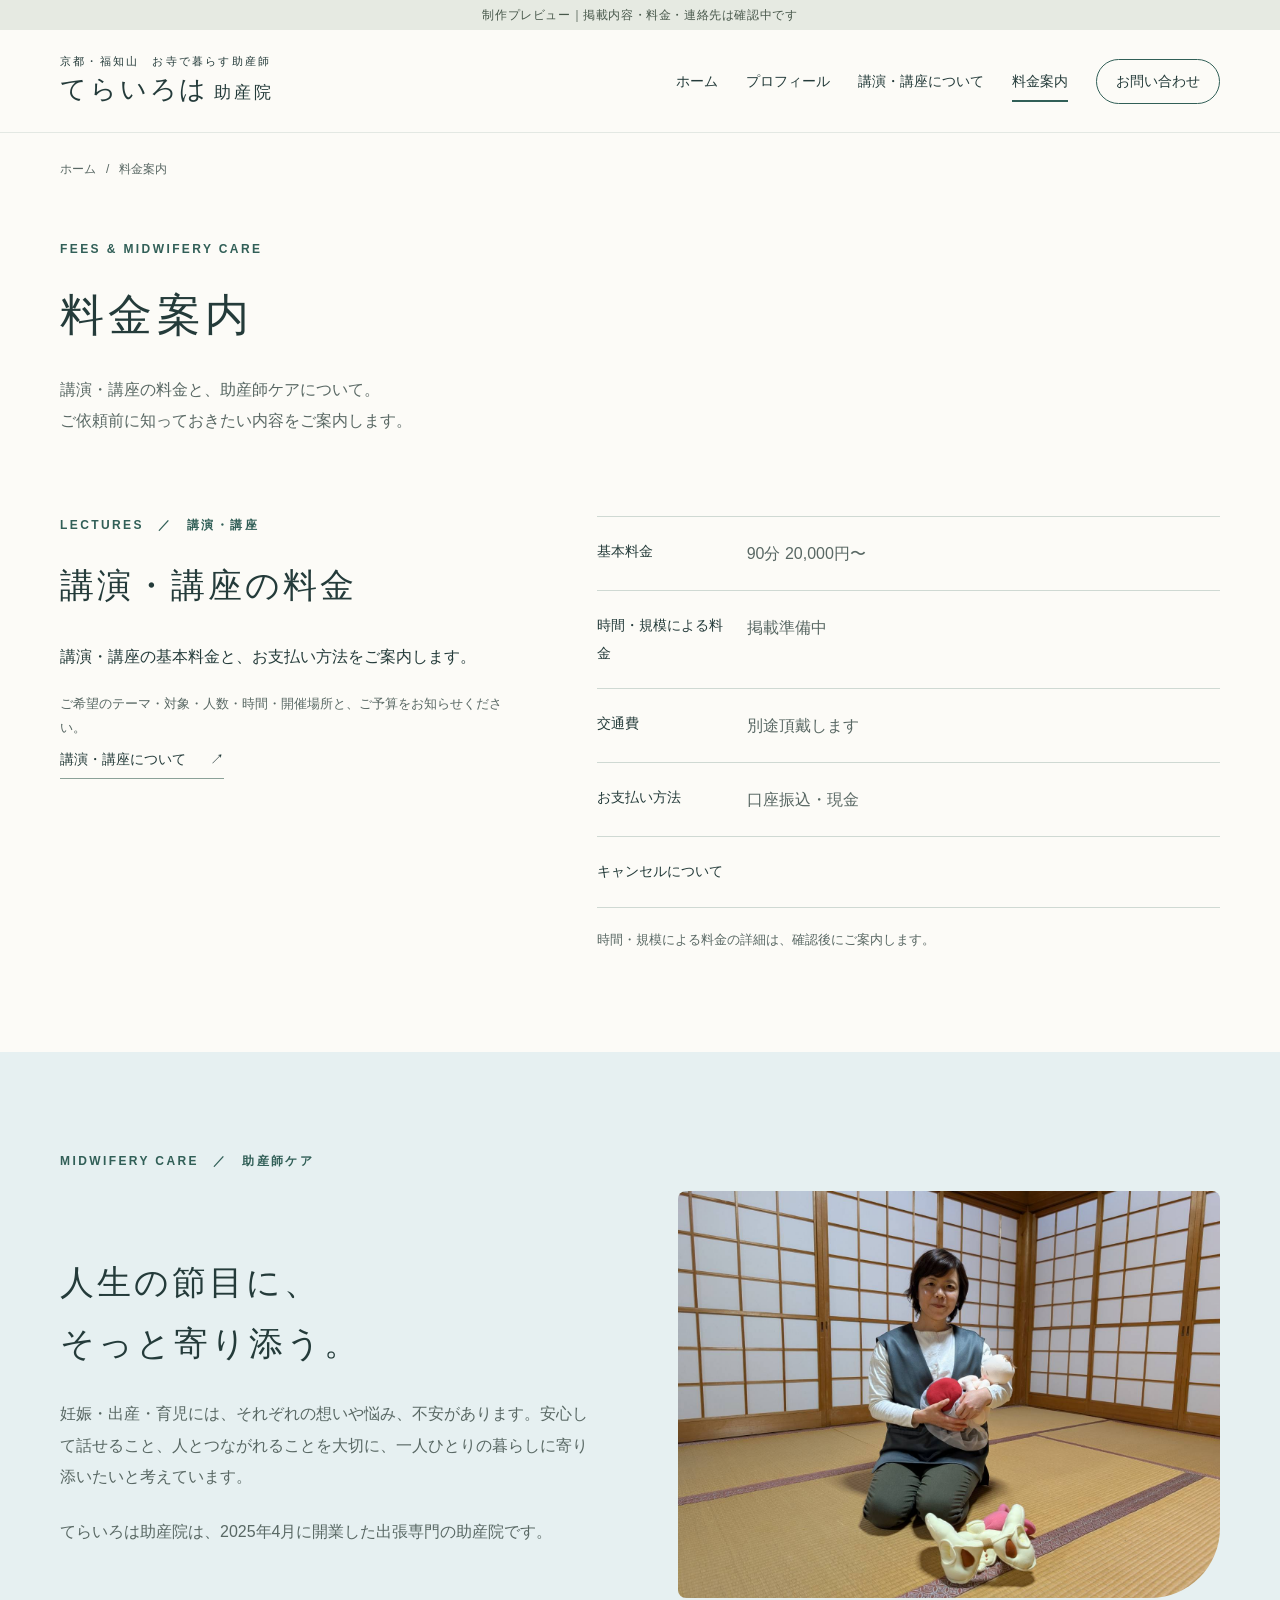
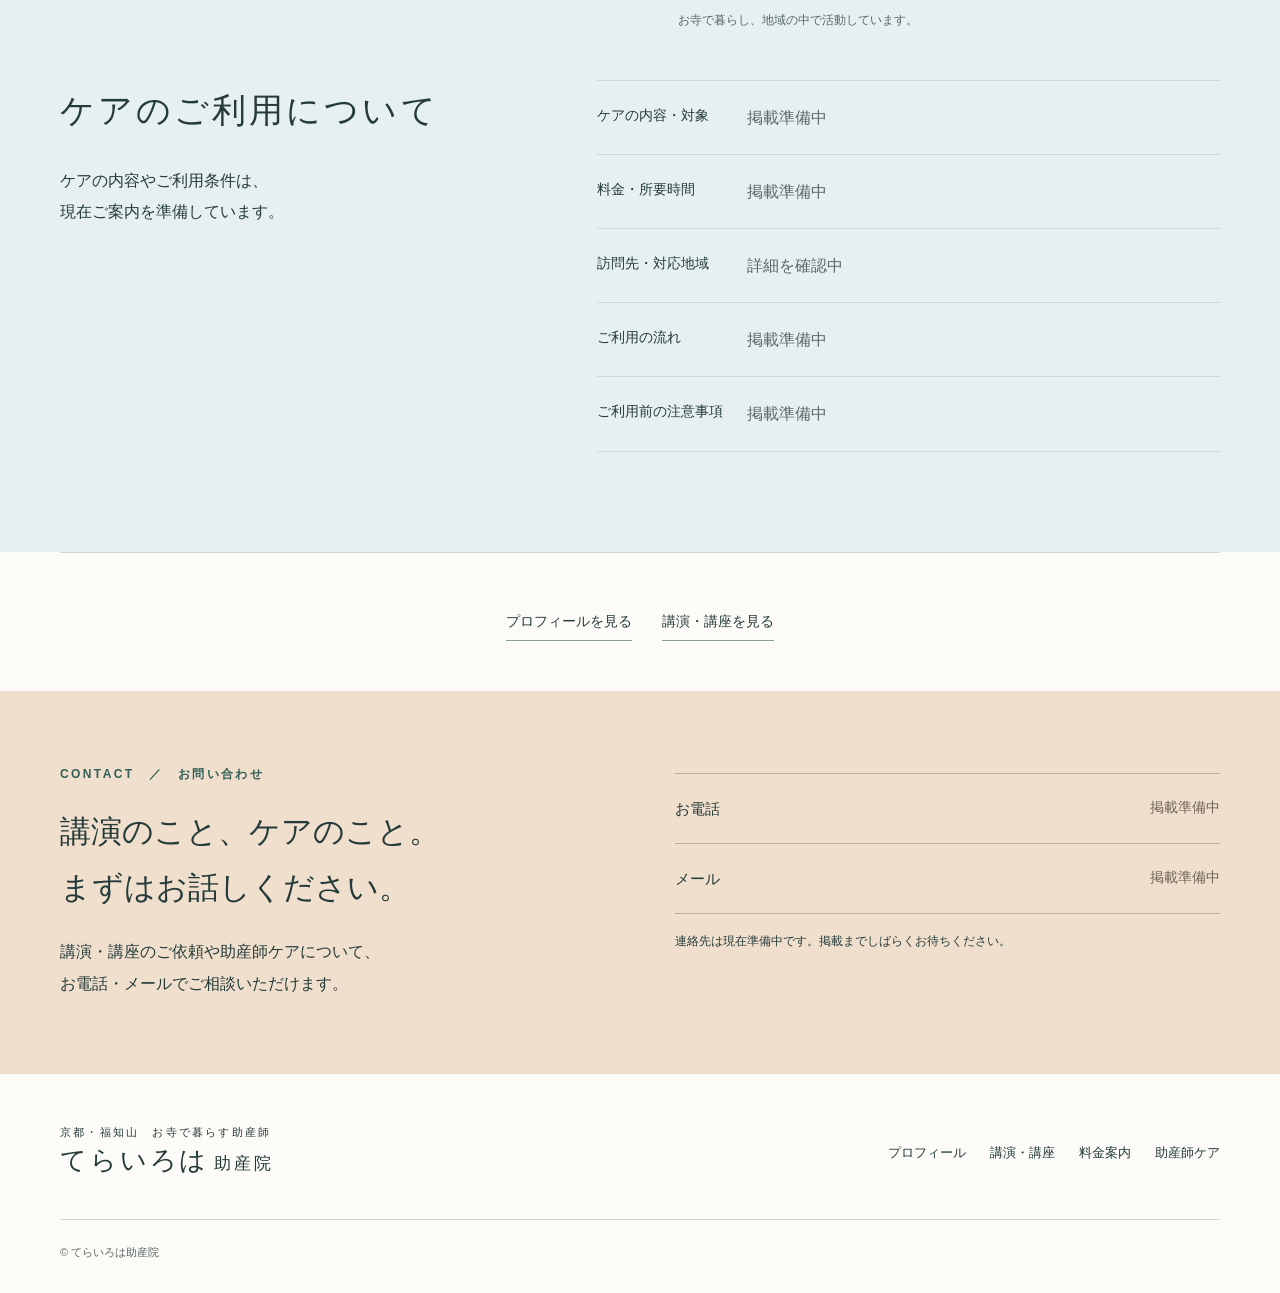
==== commit 6faef22f: "fix: publish confirmed lecture fees and payment methods" ====
--- a/fees/index.html
+++ b/fees/index.html
@@ -4,7 +4,7 @@
 <header class="site-header"><div class="header-inner wrap"><a class="brand" href="../" aria-label="てらいろは助産院 ホーム"><small>京都・福知山　お寺で暮らす助産師</small><strong>てらいろは<span>助産院</span></strong></a><button class="menu-toggle" type="button" aria-label="メニューを開く" aria-expanded="false" aria-controls="main-navigation"><i></i><i></i><span>MENU</span></button><nav class="main-nav" id="main-navigation" aria-label="メインメニュー"><a href="../">ホーム</a><a href="../#profile">プロフィール</a><a href="../lectures/">講演・講座について</a><a href="./" aria-current="page">料金案内</a><a class="nav-contact" href="#contact">お問い合わせ</a></nav></div></header>
 <main id="main">
 <div class="wrap"><div class="breadcrumb"><a href="../">ホーム</a><span aria-hidden="true">/</span>料金案内</div><header class="page-heading"><span class="eyebrow">FEES &amp; MIDWIFERY CARE</span><h1>料金案内</h1><p>講演・講座の料金と、助産師ケアについて。<br>ご依頼前に知っておきたい内容をご案内します。</p></header></div>
-<section class="section rate-section"><div class="split wrap"><div><span class="eyebrow">LECTURES　／　講演・講座</span><h2 class="section-title">講演・講座の料金</h2><p>料金の詳細は、現在掲載を準備しています。</p><p class="note">ご希望のテーマ・対象・人数・時間・開催場所と、ご予算をお知らせください。</p><a class="text-link" href="../lectures/">講演・講座について <span aria-hidden="true">↗</span></a></div><div><dl class="info-list"><div><dt>基本料金</dt><dd>掲載準備中</dd></div><div><dt>時間・規模による料金</dt><dd>掲載準備中</dd></div><div><dt>交通費・出張費</dt><dd>掲載準備中</dd></div><div><dt>お支払い方法</dt><dd>掲載準備中</dd></div><div><dt>キャンセルについて</dt><dd>掲載準備中</dd></div></dl><p class="note">正式な料金・条件を確認後、こちらのページでご案内します。</p></div></div></section>
+<section class="section rate-section"><div class="split wrap"><div><span class="eyebrow">LECTURES　／　講演・講座</span><h2 class="section-title">講演・講座の料金</h2><p>講演・講座の基本料金と、お支払い方法をご案内します。</p><p class="note">ご希望のテーマ・対象・人数・時間・開催場所と、ご予算をお知らせください。</p><a class="text-link" href="../lectures/">講演・講座について <span aria-hidden="true">↗</span></a></div><div><dl class="info-list"><div><dt>基本料金</dt><dd>90分 20,000円〜</dd></div><div><dt>時間・規模による料金</dt><dd>掲載準備中</dd></div><div><dt>交通費</dt><dd>別途頂戴します</dd></div><div><dt>お支払い方法</dt><dd>口座振込・現金</dd></div><div><dt>キャンセルについて</dt><dd></dd></div></dl><p class="note">時間・規模による料金の詳細は、確認後にご案内します。</p></div></div></section>
 <section class="section soft-section" id="care"><div class="wrap"><span class="eyebrow">MIDWIFERY CARE　／　助産師ケア</span><div class="feature"><div class="care-copy"><h2 class="section-title">人生の節目に、<br>そっと寄り添う。</h2><p>妊娠・出産・育児には、それぞれの想いや悩み、不安があります。安心して話せること、人とつながれることを大切に、一人ひとりの暮らしに寄り添いたいと考えています。</p><p>てらいろは助産院は、2025年4月に開業した出張専門の助産院です。</p></div><figure><img class="care-photo" src="../assets/midwifery-care.jpg" width="1474" height="1110" alt="和室で赤ちゃんの人形を抱き、からだの教材を用意した大月美保子" loading="lazy"><figcaption class="caption">お寺で暮らし、地域の中で活動しています。</figcaption></figure></div><div class="split" style="margin-top:48px"><div><h3 class="section-title">ケアのご利用について</h3><p>ケアの内容やご利用条件は、<br>現在ご案内を準備しています。</p></div><dl class="info-list"><div><dt>ケアの内容・対象</dt><dd>掲載準備中</dd></div><div><dt>料金・所要時間</dt><dd>掲載準備中</dd></div><div><dt>訪問先・対応地域</dt><dd>詳細を確認中</dd></div><div><dt>ご利用の流れ</dt><dd>掲載準備中</dd></div><div><dt>ご利用前の注意事項</dt><dd>掲載準備中</dd></div></dl></div></div></section>
 <div class="back-links wrap"><a class="text-link" href="../#profile">プロフィールを見る</a><a class="text-link" href="../lectures/">講演・講座を見る</a></div>
 </main><section class="contact-section" id="contact" aria-labelledby="contact-title"><div class="contact-grid wrap"><div><span class="eyebrow">CONTACT　／　お問い合わせ</span><h2 id="contact-title">講演のこと、ケアのこと。<br>まずはお話しください。</h2><p>講演・講座のご依頼や助産師ケアについて、<br>お電話・メールでご相談いただけます。</p></div><div><div class="contact-lines"><div class="contact-line"><span>お電話</span><span>掲載準備中</span></div><div class="contact-line"><span>メール</span><span>掲載準備中</span></div></div><p class="contact-note">連絡先は現在準備中です。掲載までしばらくお待ちください。</p></div></div></section>
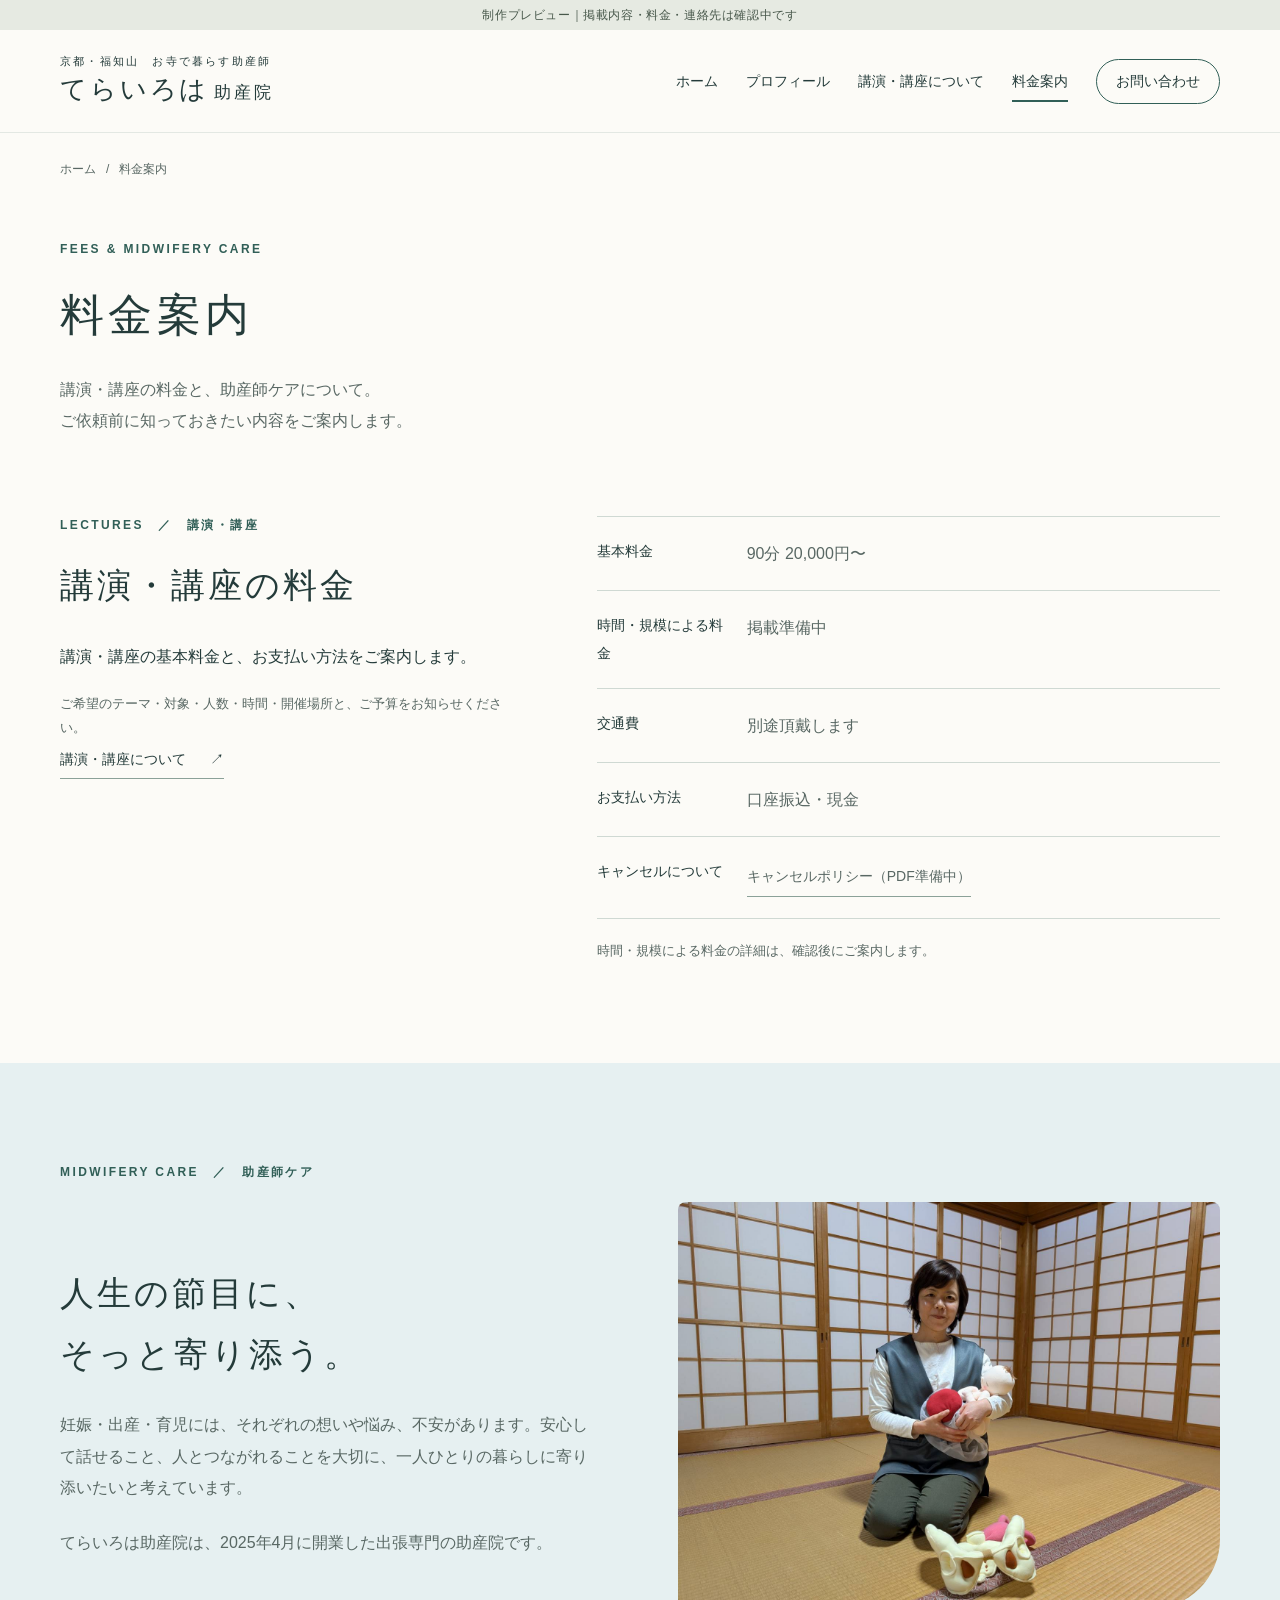
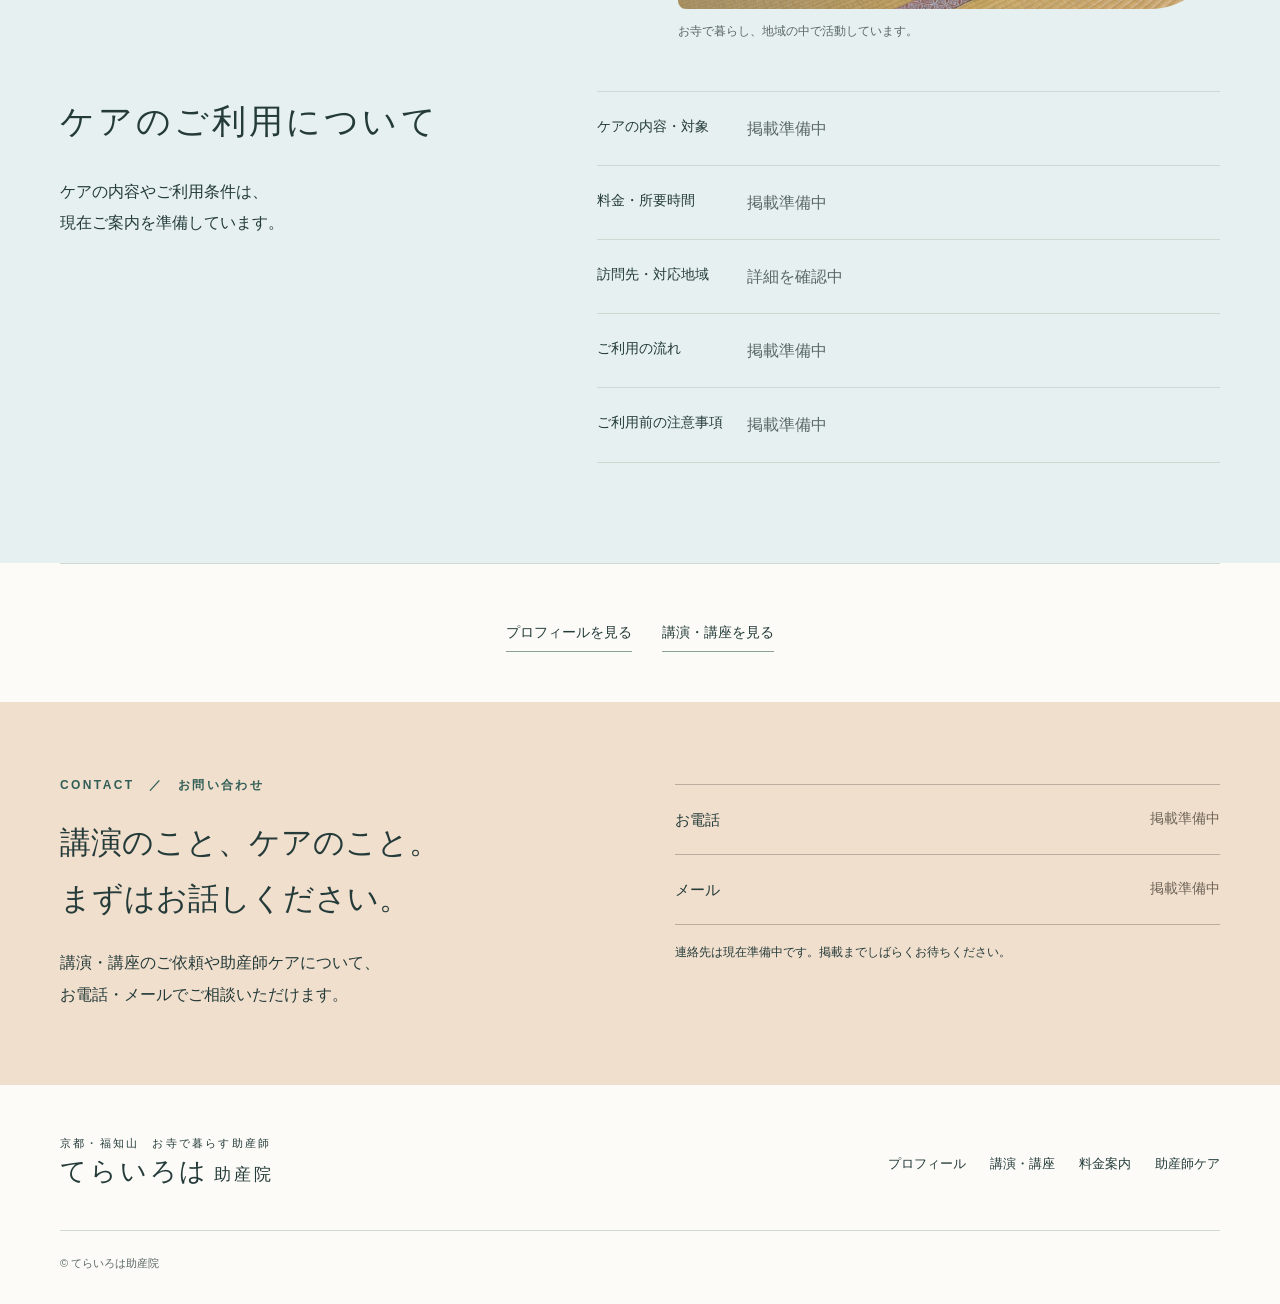
==== commit be940baa: "feat: add cancellation policy PDF placeholder" ====
--- a/fees/index.html
+++ b/fees/index.html
@@ -4,7 +4,7 @@
 <header class="site-header"><div class="header-inner wrap"><a class="brand" href="../" aria-label="てらいろは助産院 ホーム"><small>京都・福知山　お寺で暮らす助産師</small><strong>てらいろは<span>助産院</span></strong></a><button class="menu-toggle" type="button" aria-label="メニューを開く" aria-expanded="false" aria-controls="main-navigation"><i></i><i></i><span>MENU</span></button><nav class="main-nav" id="main-navigation" aria-label="メインメニュー"><a href="../">ホーム</a><a href="../#profile">プロフィール</a><a href="../lectures/">講演・講座について</a><a href="./" aria-current="page">料金案内</a><a class="nav-contact" href="#contact">お問い合わせ</a></nav></div></header>
 <main id="main">
 <div class="wrap"><div class="breadcrumb"><a href="../">ホーム</a><span aria-hidden="true">/</span>料金案内</div><header class="page-heading"><span class="eyebrow">FEES &amp; MIDWIFERY CARE</span><h1>料金案内</h1><p>講演・講座の料金と、助産師ケアについて。<br>ご依頼前に知っておきたい内容をご案内します。</p></header></div>
-<section class="section rate-section"><div class="split wrap"><div><span class="eyebrow">LECTURES　／　講演・講座</span><h2 class="section-title">講演・講座の料金</h2><p>講演・講座の基本料金と、お支払い方法をご案内します。</p><p class="note">ご希望のテーマ・対象・人数・時間・開催場所と、ご予算をお知らせください。</p><a class="text-link" href="../lectures/">講演・講座について <span aria-hidden="true">↗</span></a></div><div><dl class="info-list"><div><dt>基本料金</dt><dd>90分 20,000円〜</dd></div><div><dt>時間・規模による料金</dt><dd>掲載準備中</dd></div><div><dt>交通費</dt><dd>別途頂戴します</dd></div><div><dt>お支払い方法</dt><dd>口座振込・現金</dd></div><div><dt>キャンセルについて</dt><dd></dd></div></dl><p class="note">時間・規模による料金の詳細は、確認後にご案内します。</p></div></div></section>
+<section class="section rate-section"><div class="split wrap"><div><span class="eyebrow">LECTURES　／　講演・講座</span><h2 class="section-title">講演・講座の料金</h2><p>講演・講座の基本料金と、お支払い方法をご案内します。</p><p class="note">ご希望のテーマ・対象・人数・時間・開催場所と、ご予算をお知らせください。</p><a class="text-link" href="../lectures/">講演・講座について <span aria-hidden="true">↗</span></a></div><div><dl class="info-list"><div><dt>基本料金</dt><dd>90分 20,000円〜</dd></div><div><dt>時間・規模による料金</dt><dd>掲載準備中</dd></div><div><dt>交通費</dt><dd>別途頂戴します</dd></div><div><dt>お支払い方法</dt><dd>口座振込・現金</dd></div><div><dt>キャンセルについて</dt><dd><span class="text-link" role="link" aria-disabled="true">キャンセルポリシー（PDF準備中）</span></dd></div></dl><p class="note">時間・規模による料金の詳細は、確認後にご案内します。</p></div></div></section>
 <section class="section soft-section" id="care"><div class="wrap"><span class="eyebrow">MIDWIFERY CARE　／　助産師ケア</span><div class="feature"><div class="care-copy"><h2 class="section-title">人生の節目に、<br>そっと寄り添う。</h2><p>妊娠・出産・育児には、それぞれの想いや悩み、不安があります。安心して話せること、人とつながれることを大切に、一人ひとりの暮らしに寄り添いたいと考えています。</p><p>てらいろは助産院は、2025年4月に開業した出張専門の助産院です。</p></div><figure><img class="care-photo" src="../assets/midwifery-care.jpg" width="1474" height="1110" alt="和室で赤ちゃんの人形を抱き、からだの教材を用意した大月美保子" loading="lazy"><figcaption class="caption">お寺で暮らし、地域の中で活動しています。</figcaption></figure></div><div class="split" style="margin-top:48px"><div><h3 class="section-title">ケアのご利用について</h3><p>ケアの内容やご利用条件は、<br>現在ご案内を準備しています。</p></div><dl class="info-list"><div><dt>ケアの内容・対象</dt><dd>掲載準備中</dd></div><div><dt>料金・所要時間</dt><dd>掲載準備中</dd></div><div><dt>訪問先・対応地域</dt><dd>詳細を確認中</dd></div><div><dt>ご利用の流れ</dt><dd>掲載準備中</dd></div><div><dt>ご利用前の注意事項</dt><dd>掲載準備中</dd></div></dl></div></div></section>
 <div class="back-links wrap"><a class="text-link" href="../#profile">プロフィールを見る</a><a class="text-link" href="../lectures/">講演・講座を見る</a></div>
 </main><section class="contact-section" id="contact" aria-labelledby="contact-title"><div class="contact-grid wrap"><div><span class="eyebrow">CONTACT　／　お問い合わせ</span><h2 id="contact-title">講演のこと、ケアのこと。<br>まずはお話しください。</h2><p>講演・講座のご依頼や助産師ケアについて、<br>お電話・メールでご相談いただけます。</p></div><div><div class="contact-lines"><div class="contact-line"><span>お電話</span><span>掲載準備中</span></div><div class="contact-line"><span>メール</span><span>掲載準備中</span></div></div><p class="contact-note">連絡先は現在準備中です。掲載までしばらくお待ちください。</p></div></div></section>
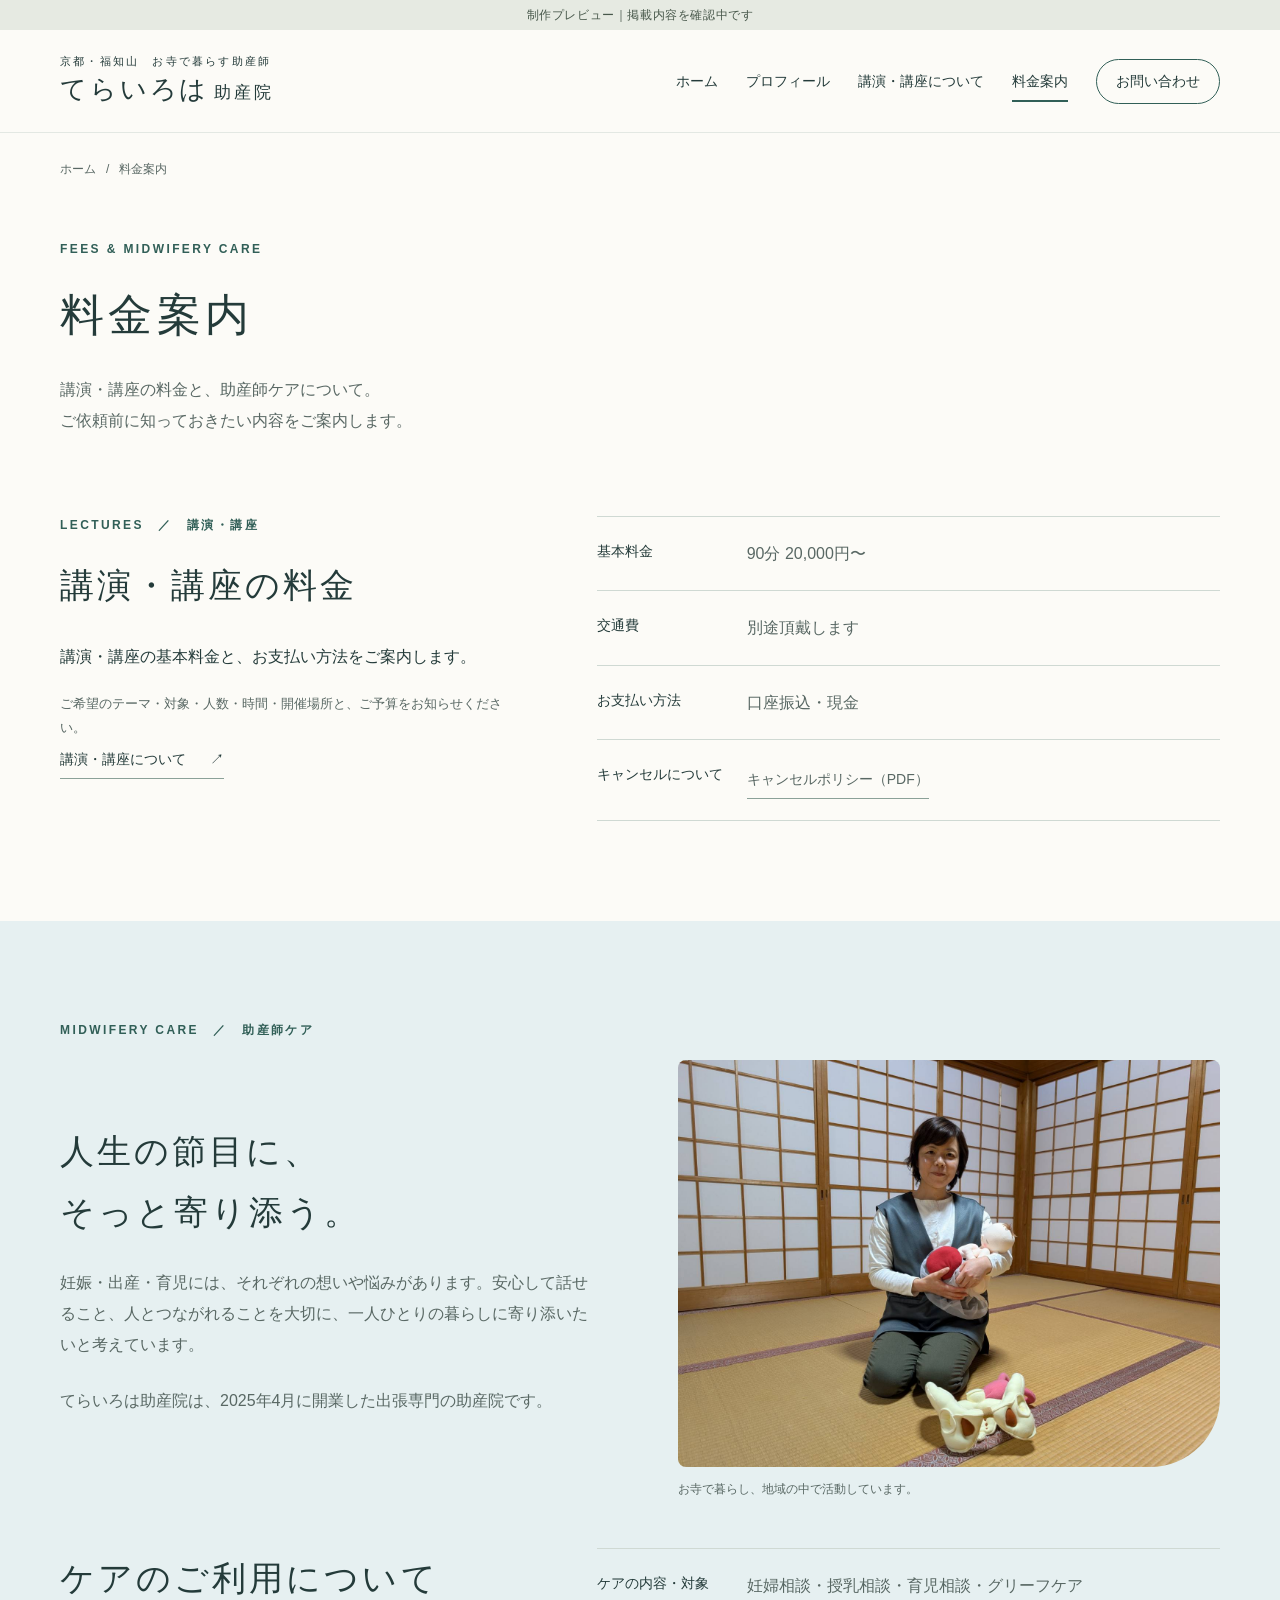
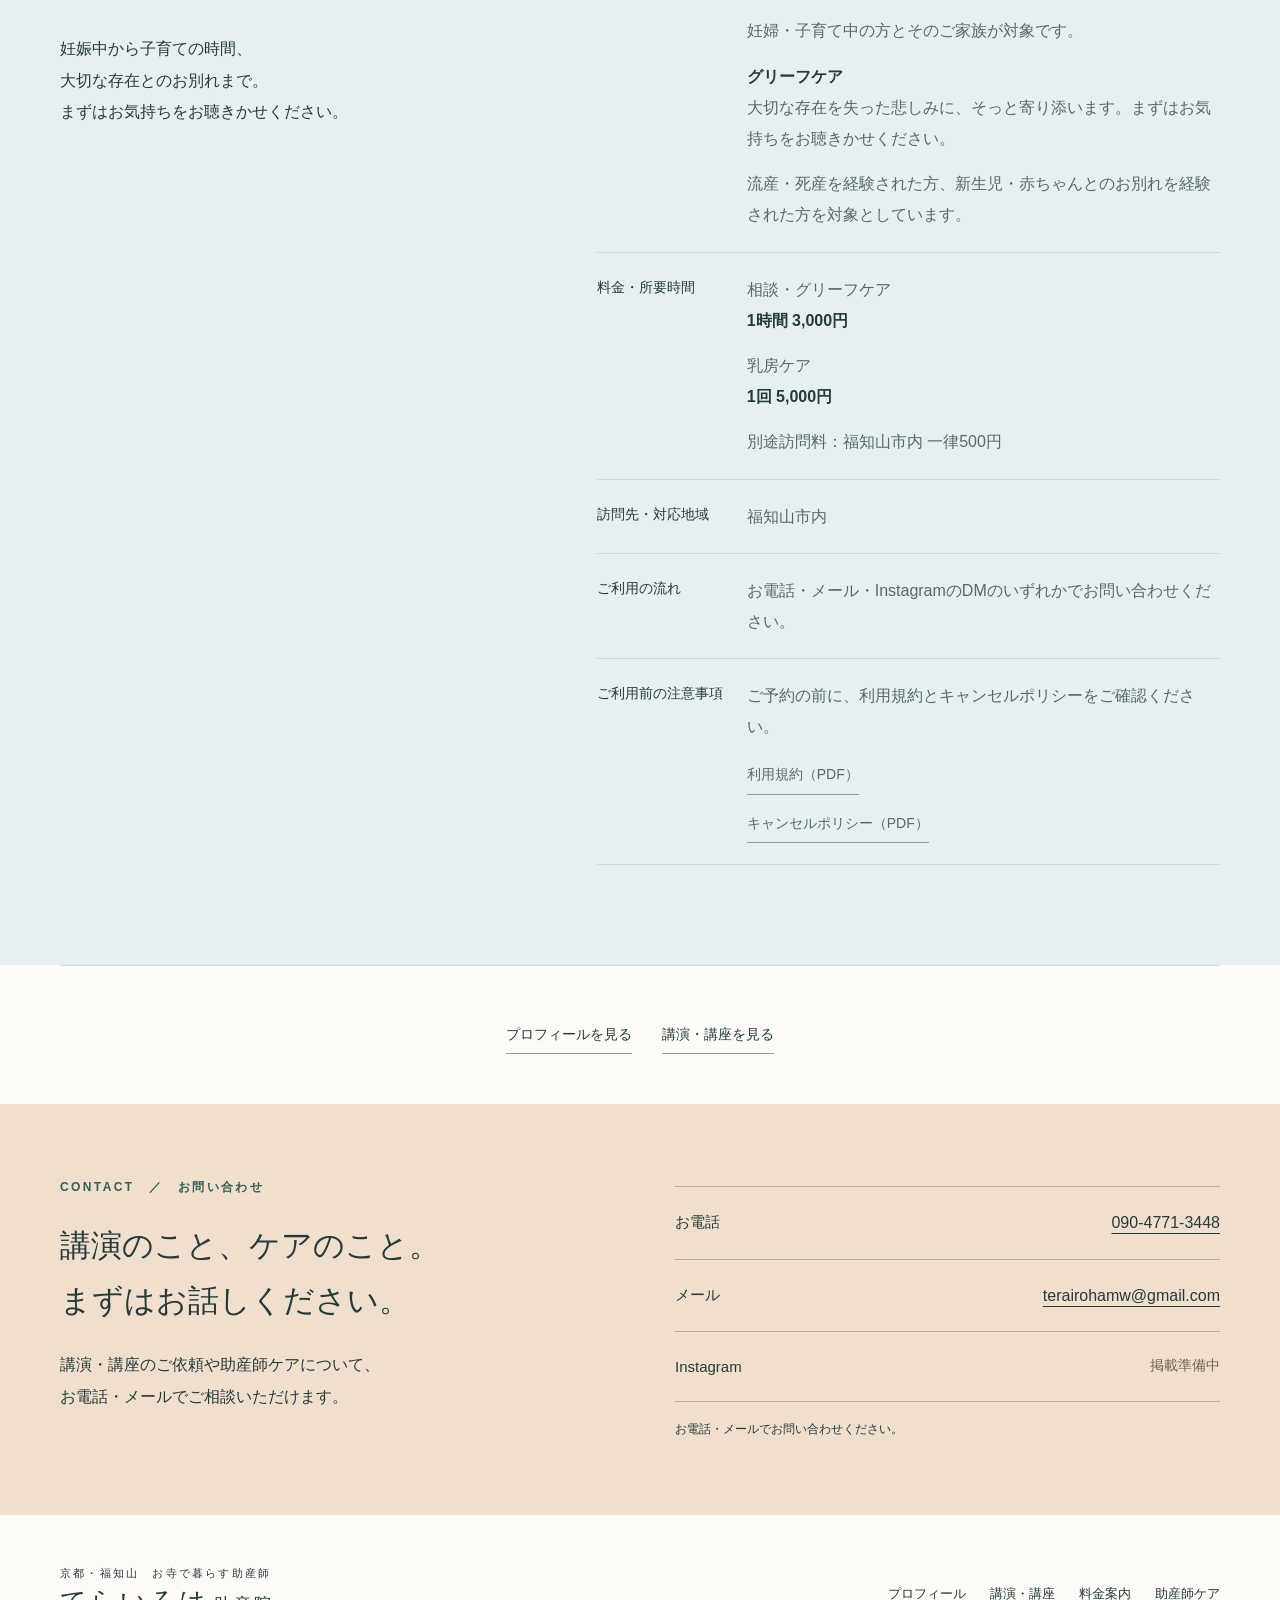
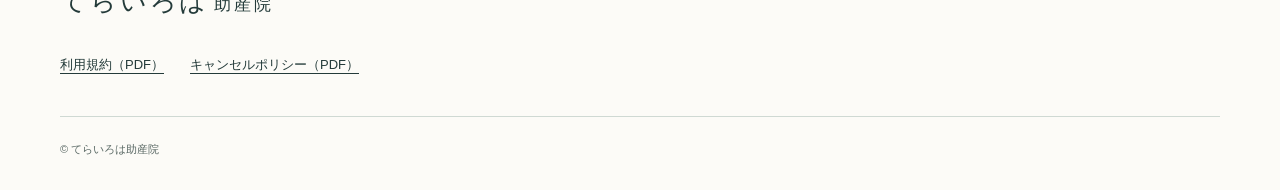
==== commit 9a94d0b9: "feat: apply November feedback and add policy PDFs" ====
--- a/fees/index.html
+++ b/fees/index.html
@@ -1,11 +1,11 @@
 <!doctype html>
-<html lang="ja"><head><meta charset="UTF-8"><meta name="viewport" content="width=device-width,initial-scale=1"><meta name="robots" content="noindex,nofollow"><title>料金案内・助産師ケア｜てらいろは助産院・大月美保子</title><meta name="description" content="講演・講座の料金と、てらいろは助産院の助産師ケアについてのご案内です。"><link rel="icon" type="image/svg+xml" href="data:image/svg+xml,%3Csvg xmlns='http://www.w3.org/2000/svg' viewBox='0 0 64 64'%3E%3Crect width='64' height='64' rx='32' fill='%23315f57'/%3E%3Ctext x='32' y='44' text-anchor='middle' font-family='serif' font-size='43' fill='%23fcfbf7'%3Eい%3C/text%3E%3C/svg%3E"><link rel="stylesheet" href="../style.css?v=20260928c"><script src="../site.js" defer></script></head><body>
-<a class="skip-link" href="#main">本文へ移動</a><div class="draft-strip">制作プレビュー｜掲載内容・料金・連絡先は確認中です</div>
+<html lang="ja"><head><meta charset="UTF-8"><meta name="viewport" content="width=device-width,initial-scale=1"><meta name="robots" content="noindex,nofollow"><title>料金案内・助産師ケア｜てらいろは助産院・大月美保子</title><meta name="description" content="講演・講座の料金と、てらいろは助産院の助産師ケアについてのご案内です。"><link rel="icon" type="image/svg+xml" href="data:image/svg+xml,%3Csvg xmlns='http://www.w3.org/2000/svg' viewBox='0 0 64 64'%3E%3Crect width='64' height='64' rx='32' fill='%23315f57'/%3E%3Ctext x='32' y='44' text-anchor='middle' font-family='serif' font-size='43' fill='%23fcfbf7'%3Eい%3C/text%3E%3C/svg%3E"><link rel="stylesheet" href="../style.css?v=20261117a"><script src="../site.js" defer></script></head><body>
+<a class="skip-link" href="#main">本文へ移動</a><div class="draft-strip">制作プレビュー｜掲載内容を確認中です</div>
 <header class="site-header"><div class="header-inner wrap"><a class="brand" href="../" aria-label="てらいろは助産院 ホーム"><small>京都・福知山　お寺で暮らす助産師</small><strong>てらいろは<span>助産院</span></strong></a><button class="menu-toggle" type="button" aria-label="メニューを開く" aria-expanded="false" aria-controls="main-navigation"><i></i><i></i><span>MENU</span></button><nav class="main-nav" id="main-navigation" aria-label="メインメニュー"><a href="../">ホーム</a><a href="../#profile">プロフィール</a><a href="../lectures/">講演・講座について</a><a href="./" aria-current="page">料金案内</a><a class="nav-contact" href="#contact">お問い合わせ</a></nav></div></header>
 <main id="main">
 <div class="wrap"><div class="breadcrumb"><a href="../">ホーム</a><span aria-hidden="true">/</span>料金案内</div><header class="page-heading"><span class="eyebrow">FEES &amp; MIDWIFERY CARE</span><h1>料金案内</h1><p>講演・講座の料金と、助産師ケアについて。<br>ご依頼前に知っておきたい内容をご案内します。</p></header></div>
-<section class="section rate-section"><div class="split wrap"><div><span class="eyebrow">LECTURES　／　講演・講座</span><h2 class="section-title">講演・講座の料金</h2><p>講演・講座の基本料金と、お支払い方法をご案内します。</p><p class="note">ご希望のテーマ・対象・人数・時間・開催場所と、ご予算をお知らせください。</p><a class="text-link" href="../lectures/">講演・講座について <span aria-hidden="true">↗</span></a></div><div><dl class="info-list"><div><dt>基本料金</dt><dd>90分 20,000円〜</dd></div><div><dt>時間・規模による料金</dt><dd>掲載準備中</dd></div><div><dt>交通費</dt><dd>別途頂戴します</dd></div><div><dt>お支払い方法</dt><dd>口座振込・現金</dd></div><div><dt>キャンセルについて</dt><dd><span class="text-link" role="link" aria-disabled="true">キャンセルポリシー（PDF準備中）</span></dd></div></dl><p class="note">時間・規模による料金の詳細は、確認後にご案内します。</p></div></div></section>
-<section class="section soft-section" id="care"><div class="wrap"><span class="eyebrow">MIDWIFERY CARE　／　助産師ケア</span><div class="feature"><div class="care-copy"><h2 class="section-title">人生の節目に、<br>そっと寄り添う。</h2><p>妊娠・出産・育児には、それぞれの想いや悩み、不安があります。安心して話せること、人とつながれることを大切に、一人ひとりの暮らしに寄り添いたいと考えています。</p><p>てらいろは助産院は、2025年4月に開業した出張専門の助産院です。</p></div><figure><img class="care-photo" src="../assets/midwifery-care.jpg" width="1474" height="1110" alt="和室で赤ちゃんの人形を抱き、からだの教材を用意した大月美保子" loading="lazy"><figcaption class="caption">お寺で暮らし、地域の中で活動しています。</figcaption></figure></div><div class="split" style="margin-top:48px"><div><h3 class="section-title">ケアのご利用について</h3><p>ケアの内容やご利用条件は、<br>現在ご案内を準備しています。</p></div><dl class="info-list"><div><dt>ケアの内容・対象</dt><dd>掲載準備中</dd></div><div><dt>料金・所要時間</dt><dd>掲載準備中</dd></div><div><dt>訪問先・対応地域</dt><dd>詳細を確認中</dd></div><div><dt>ご利用の流れ</dt><dd>掲載準備中</dd></div><div><dt>ご利用前の注意事項</dt><dd>掲載準備中</dd></div></dl></div></div></section>
+<section class="section rate-section"><div class="split wrap"><div><span class="eyebrow">LECTURES　／　講演・講座</span><h2 class="section-title">講演・講座の料金</h2><p>講演・講座の基本料金と、お支払い方法をご案内します。</p><p class="note">ご希望のテーマ・対象・人数・時間・開催場所と、ご予算をお知らせください。</p><a class="text-link" href="../lectures/">講演・講座について <span aria-hidden="true">↗</span></a></div><div><dl class="info-list"><div><dt>基本料金</dt><dd>90分 20,000円〜</dd></div><div><dt>交通費</dt><dd>別途頂戴します</dd></div><div><dt>お支払い方法</dt><dd>口座振込・現金</dd></div><div><dt>キャンセルについて</dt><dd><a class="text-link" href="../documents/cancellation-policy.pdf" target="_blank" rel="noopener" type="application/pdf">キャンセルポリシー（PDF）</a></dd></div></dl></div></div></section>
+<section class="section soft-section" id="care"><div class="wrap"><span class="eyebrow">MIDWIFERY CARE　／　助産師ケア</span><div class="feature"><div class="care-copy"><h2 class="section-title">人生の節目に、<br>そっと寄り添う。</h2><p>妊娠・出産・育児には、それぞれの想いや悩みがあります。安心して話せること、人とつながれることを大切に、一人ひとりの暮らしに寄り添いたいと考えています。</p><p>てらいろは助産院は、2025年4月に開業した出張専門の助産院です。</p></div><figure><img class="care-photo" src="../assets/midwifery-care.jpg" width="1474" height="1110" alt="和室で赤ちゃんの人形を抱き、からだの教材を用意した大月美保子" loading="lazy"><figcaption class="caption">お寺で暮らし、地域の中で活動しています。</figcaption></figure></div><div class="split care-details"><div><h3 class="section-title">ケアのご利用について</h3><p>妊娠中から子育ての時間、<br>大切な存在とのお別れまで。<br>まずはお気持ちをお聴きかせください。</p></div><dl class="info-list"><div><dt>ケアの内容・対象</dt><dd><p>妊婦相談・授乳相談・育児相談・グリーフケア</p><p class="care-detail">妊婦・子育て中の方とそのご家族が対象です。</p><p class="care-detail"><strong>グリーフケア</strong><br>大切な存在を失った悲しみに、そっと寄り添います。まずはお気持ちをお聴きかせください。</p><p class="care-detail">流産・死産を経験された方、新生児・赤ちゃんとのお別れを経験された方を対象としています。</p></dd></div><div><dt>料金・所要時間</dt><dd><p>相談・グリーフケア<br><strong>1時間 3,000円</strong></p><p class="care-detail">乳房ケア<br><strong>1回 5,000円</strong></p><p class="care-detail">別途訪問料：福知山市内 一律500円</p></dd></div><div><dt>訪問先・対応地域</dt><dd>福知山市内</dd></div><div><dt>ご利用の流れ</dt><dd>お電話・メール・InstagramのDMのいずれかでお問い合わせください。</dd></div><div><dt>ご利用前の注意事項</dt><dd><p>ご予約の前に、利用規約とキャンセルポリシーをご確認ください。</p><div class="document-links"><a class="text-link" href="../documents/terms-of-use.pdf" target="_blank" rel="noopener" type="application/pdf">利用規約（PDF）</a><a class="text-link" href="../documents/cancellation-policy.pdf" target="_blank" rel="noopener" type="application/pdf">キャンセルポリシー（PDF）</a></div></dd></div></dl></div></div></section>
 <div class="back-links wrap"><a class="text-link" href="../#profile">プロフィールを見る</a><a class="text-link" href="../lectures/">講演・講座を見る</a></div>
-</main><section class="contact-section" id="contact" aria-labelledby="contact-title"><div class="contact-grid wrap"><div><span class="eyebrow">CONTACT　／　お問い合わせ</span><h2 id="contact-title">講演のこと、ケアのこと。<br>まずはお話しください。</h2><p>講演・講座のご依頼や助産師ケアについて、<br>お電話・メールでご相談いただけます。</p></div><div><div class="contact-lines"><div class="contact-line"><span>お電話</span><span>掲載準備中</span></div><div class="contact-line"><span>メール</span><span>掲載準備中</span></div></div><p class="contact-note">連絡先は現在準備中です。掲載までしばらくお待ちください。</p></div></div></section>
-<footer class="site-footer wrap"><div class="footer-top"><a class="brand" href="../"><small>京都・福知山　お寺で暮らす助産師</small><strong>てらいろは<span>助産院</span></strong></a><nav class="footer-links" aria-label="フッターメニュー"><a href="../#profile">プロフィール</a><a href="../lectures/">講演・講座</a><a href="./">料金案内</a><a href="./#care">助産師ケア</a></nav></div><p class="copyright">© てらいろは助産院</p></footer></body></html>
+</main><section class="contact-section" id="contact" aria-labelledby="contact-title"><div class="contact-grid wrap"><div><span class="eyebrow">CONTACT　／　お問い合わせ</span><h2 id="contact-title">講演のこと、ケアのこと。<br>まずはお話しください。</h2><p>講演・講座のご依頼や助産師ケアについて、<br>お電話・メールでご相談いただけます。</p></div><div><div class="contact-lines"><div class="contact-line"><span>お電話</span><a href="tel:09047713448">090-4771-3448</a></div><div class="contact-line"><span>メール</span><a href="mailto:terairohamw@gmail.com">terairohamw@gmail.com</a></div><div class="contact-line"><span>Instagram</span><span>掲載準備中</span></div></div><p class="contact-note">お電話・メールでお問い合わせください。</p></div></div></section>
+<footer class="site-footer wrap"><div class="footer-top"><a class="brand" href="../"><small>京都・福知山　お寺で暮らす助産師</small><strong>てらいろは<span>助産院</span></strong></a><nav class="footer-links" aria-label="フッターメニュー"><a href="../#profile">プロフィール</a><a href="../lectures/">講演・講座</a><a href="./">料金案内</a><a href="./#care">助産師ケア</a></nav></div><nav class="footer-documents" aria-label="ご利用にあたって"><a href="../documents/terms-of-use.pdf" target="_blank" rel="noopener" type="application/pdf">利用規約（PDF）</a><a href="../documents/cancellation-policy.pdf" target="_blank" rel="noopener" type="application/pdf">キャンセルポリシー（PDF）</a></nav><p class="copyright">© てらいろは助産院</p></footer></body></html>
--- a/style.css
+++ b/style.css
@@ -38,3 +38,14 @@
 .lecture-request .section-title{font-size:var(--request-title-size);margin-bottom:18px}
 .lecture-request-lead{font-family:var(--serif);font-size:calc((var(--request-title-size) + 16px)/2);line-height:1.8;letter-spacing:.06em;margin-bottom:20px}
 @media(max-width:760px){.lecture-request{--request-title-size:clamp(23px,6.9vw,27px)}}
+
+/* November feedback: care guidance, verified contact details, and PDF links. */
+.care-details{margin-top:48px}
+.care-detail{margin-top:14px}
+.info-list dd strong{font-weight:600;color:var(--ink)}
+.document-links{display:flex;flex-direction:column;align-items:flex-start;gap:10px;margin-top:14px}
+.contact-line a{font-size:16px;text-decoration:underline;text-underline-offset:5px;overflow-wrap:anywhere}
+.contact-line>a{min-width:0}
+.footer-documents{display:flex;flex-wrap:wrap;gap:12px 26px;margin-top:30px;font-size:13px}
+.footer-documents a{text-decoration:underline;text-underline-offset:4px}
+@media(max-width:760px){.care-details .info-list>div{grid-template-columns:1fr;gap:10px}.care-details .info-list dt{font-size:15px;color:var(--ink)}.contact-line{flex-wrap:wrap;gap:8px 18px}.footer-documents{flex-direction:column;align-items:flex-start;gap:14px}}
